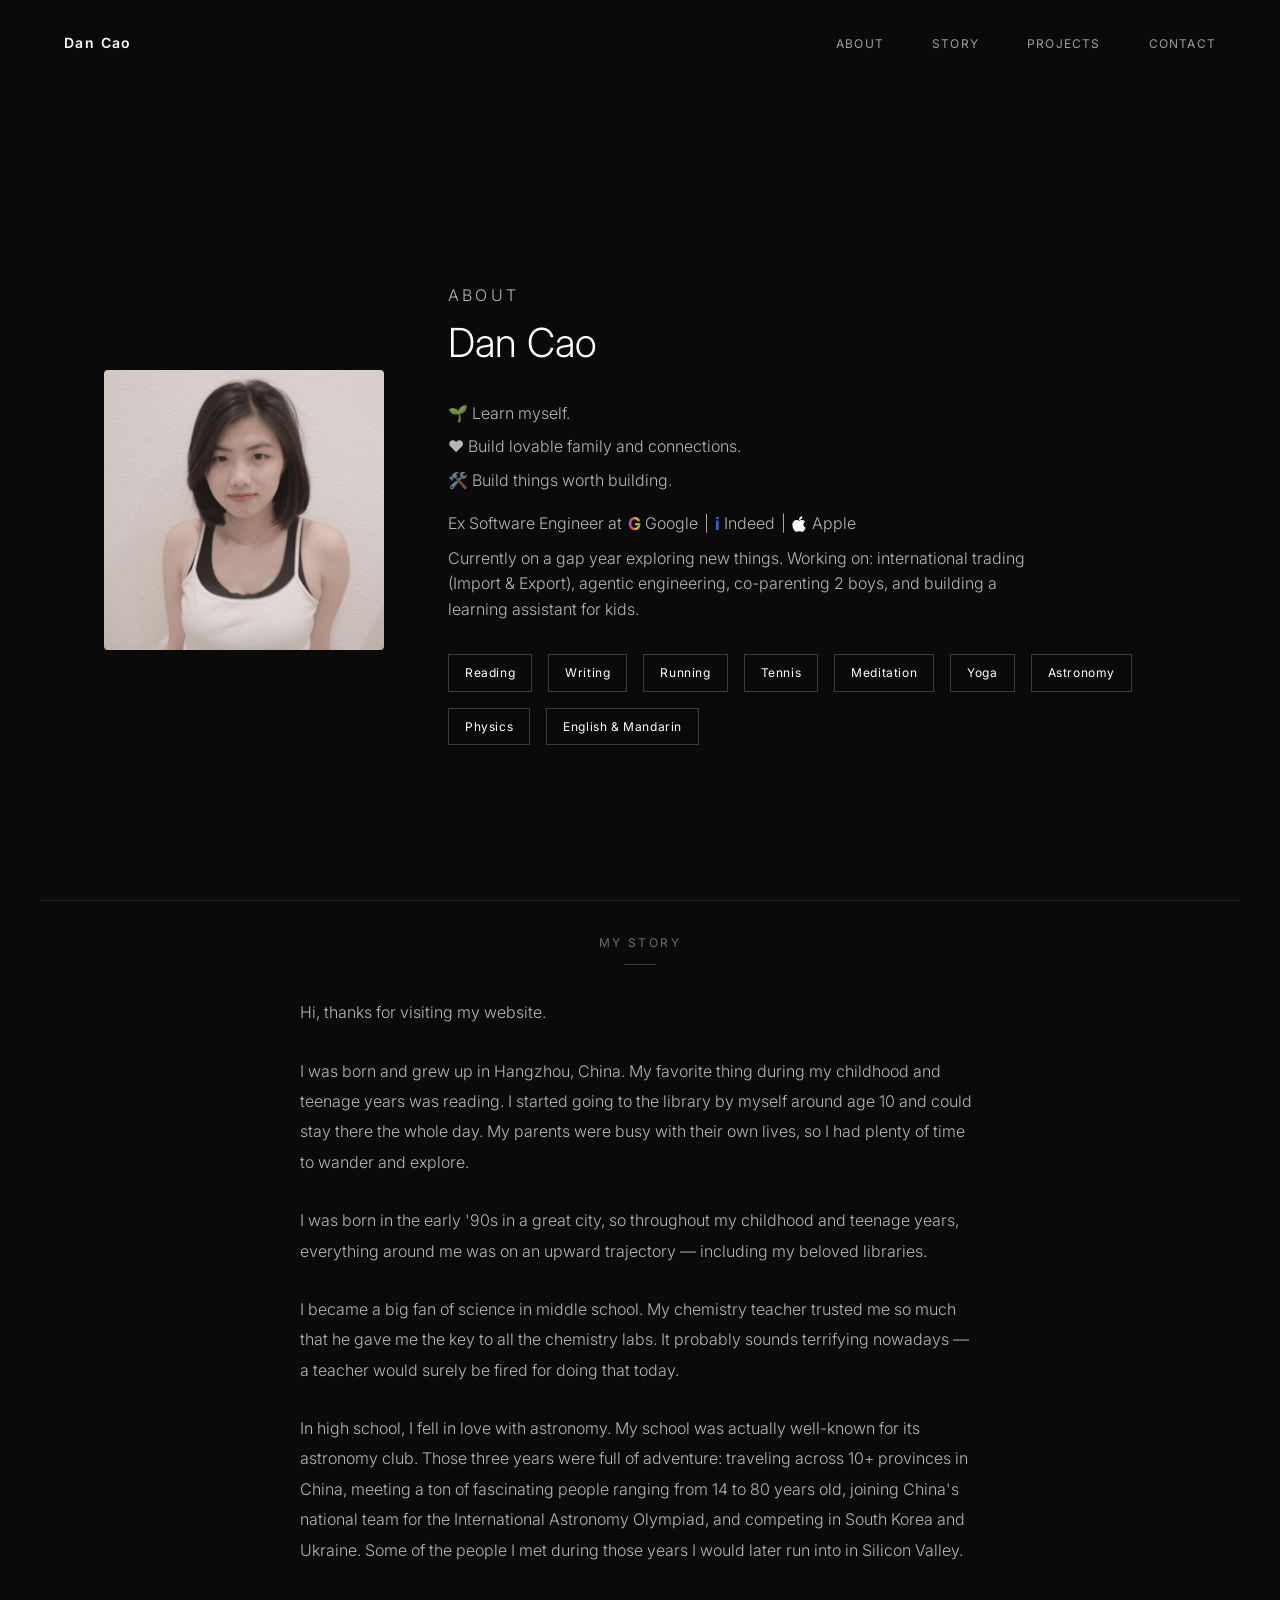
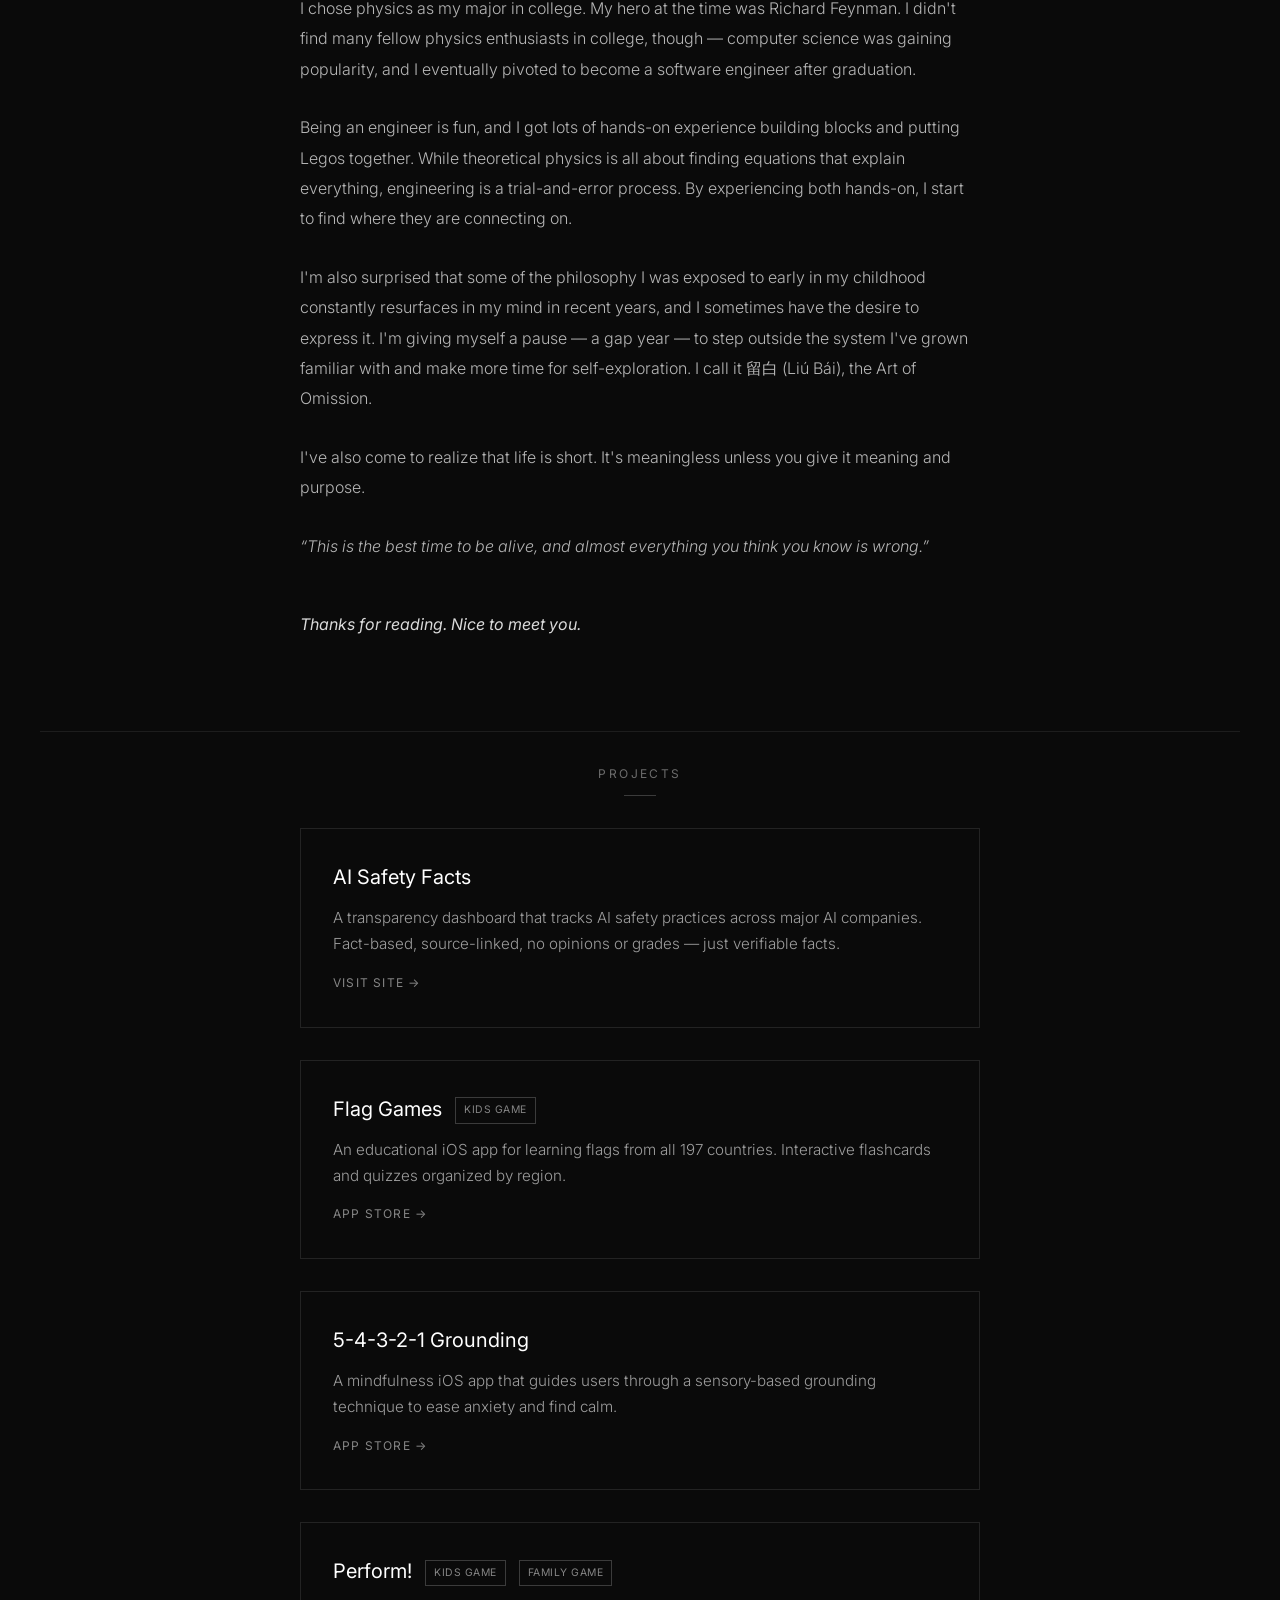
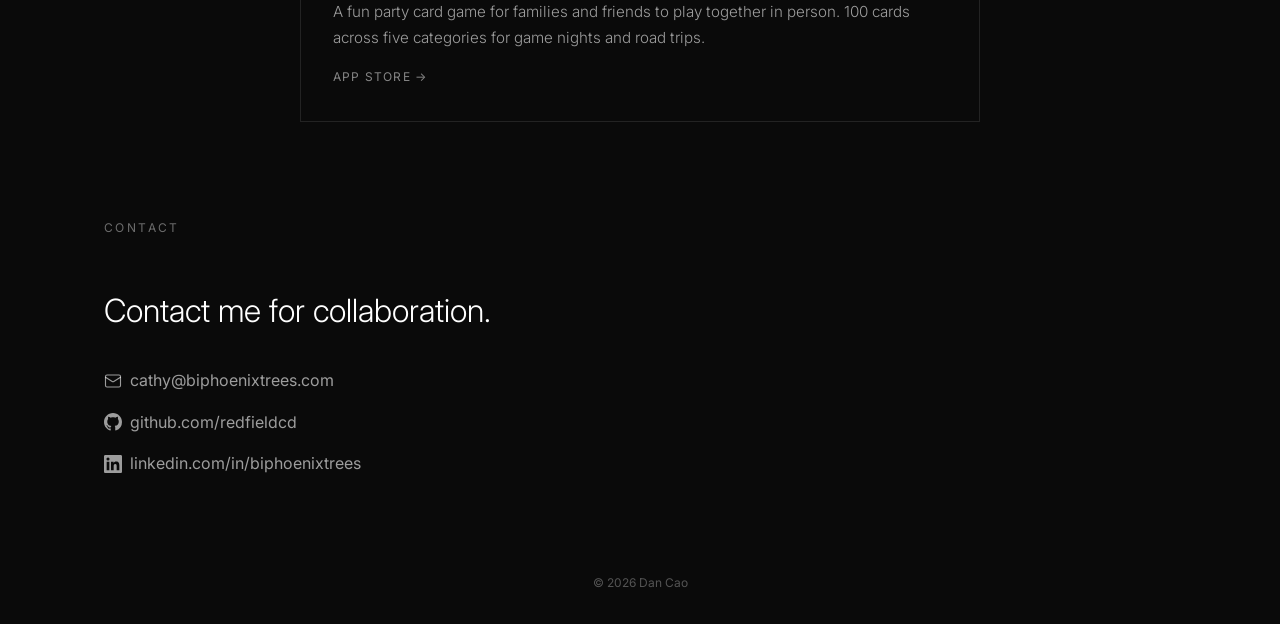
==== about.html @ a9b8a76d "Add Google Analytics tracking to all pages Co-Authored-By: Claude (claude-opus-4-6) <noreply@anthrop" ====
<!DOCTYPE html>
<html lang="en">
<head>
    <meta charset="UTF-8">
    <meta name="viewport" content="width=device-width, initial-scale=1.0">
    <!-- Google tag (gtag.js) -->
    <script async src="https://www.googletagmanager.com/gtag/js?id=G-W1GN56M5JP"></script>
    <script>
      window.dataLayer = window.dataLayer || [];
      function gtag(){dataLayer.push(arguments);}
      gtag('js', new Date());
      gtag('config', 'G-W1GN56M5JP');
    </script>
    <title>Dan Cao - About</title>
    <link href="https://fonts.googleapis.com/css2?family=Inter:wght@300;400;500;600&display=swap" rel="stylesheet">
    <style>
        * {
            margin: 0;
            padding: 0;
            box-sizing: border-box;
        }

        body {
            font-family: 'Inter', -apple-system, BlinkMacSystemFont, sans-serif;
            background: #0a0a0a;
            color: #ffffff;
            line-height: 1.6;
        }

        nav {
            position: fixed;
            top: 0;
            width: 100%;
            padding: 2rem 4rem;
            display: flex;
            justify-content: space-between;
            align-items: center;
            z-index: 100;
            background: rgba(10, 10, 10, 0.9);
            backdrop-filter: blur(10px);
        }

        .logo {
            font-size: 0.875rem;
            font-weight: 600;
            letter-spacing: 0.1em;
            color: #ffffff;
            text-decoration: none;
        }

        .nav-links {
            display: flex;
            gap: 3rem;
        }

        .nav-links a {
            color: rgba(255, 255, 255, 0.6);
            text-decoration: none;
            font-size: 0.75rem;
            letter-spacing: 0.1em;
            text-transform: uppercase;
            transition: color 0.3s ease;
        }

        .nav-links a:hover {
            color: #ffffff;
        }

        section {
            min-height: 100vh;
            padding: 8rem 4rem 4rem;
            max-width: 1200px;
            margin: 0 auto;
        }

        .section-title {
            font-size: 0.75rem;
            letter-spacing: 0.2em;
            text-transform: uppercase;
            color: rgba(255, 255, 255, 0.4);
            margin-bottom: 3rem;
        }

        /* About Section */
        #about {
            display: flex;
            align-items: center;
            padding-bottom: 0;
        }

        .about-wrapper {
            display: flex;
            align-items: center;
            gap: 4rem;
        }

        .profile-image {
            flex-shrink: 0;
        }

        .profile-image img {
            width: 280px;
            height: 280px;
            object-fit: cover;
            border-radius: 4px;
            filter: grayscale(20%);
        }

        .about-content h1 {
            font-size: 2.5rem;
            font-weight: 300;
            margin-bottom: 2rem;
            line-height: 1.3;
        }

        .about-content p {
            font-size: 1rem;
            color: rgba(255, 255, 255, 0.7);
            max-width: 600px;
            margin-bottom: 0.5rem;
            font-weight: 300;
        }

        .companies {
            display: flex;
            align-items: center;
            flex-wrap: wrap;
            gap: 6px;
            margin-top: 1rem;
        }

        .company {
            display: inline-flex;
            align-items: center;
            gap: 4px;
        }

        .logo-google {
            background: linear-gradient(to right, #4285f4, #ea4335, #fbbc05, #34a853);
            -webkit-background-clip: text;
            -webkit-text-fill-color: transparent;
            font-weight: 700;
            font-size: 1.1rem;
        }

        .logo-indeed {
            color: #2164f3;
            font-weight: 700;
            font-size: 1.1rem;
        }

        .logo-apple {
            vertical-align: middle;
            margin-right: 2px;
        }

        .skills {
            display: flex;
            gap: 1rem;
            flex-wrap: wrap;
            margin-top: 2rem;
        }

        .skill {
            font-size: 0.75rem;
            padding: 0.5rem 1rem;
            border: 1px solid rgba(255, 255, 255, 0.2);
            letter-spacing: 0.05em;
        }

        /* Story Section */
        #story {
            min-height: auto;
            display: block;
            padding-top: 2rem;
            border-top: 1px solid rgba(255, 255, 255, 0.08);
        }

        #story .section-title {
            text-align: center;
            margin-bottom: 2rem;
        }

        #story .section-title::after {
            content: '';
            display: block;
            width: 2rem;
            height: 1px;
            background: rgba(255, 255, 255, 0.2);
            margin: 0.75rem auto 0;
        }

        .story-content {
            max-width: 680px;
            margin: 0 auto;
        }

        .story-content p {
            font-size: 1rem;
            color: rgba(255, 255, 255, 0.7);
            font-weight: 300;
            margin-bottom: 1.75rem;
            line-height: 1.9;
        }

        .story-content .closing {
            margin-top: 3rem;
            color: rgba(255, 255, 255, 0.85);
            font-style: italic;
            font-weight: 400;
        }

        /* Projects Section */
        #projects {
            min-height: auto;
            display: block;
            padding-top: 2rem;
            border-top: 1px solid rgba(255, 255, 255, 0.08);
        }

        #projects .section-title {
            text-align: center;
            margin-bottom: 2rem;
        }

        #projects .section-title::after {
            content: '';
            display: block;
            width: 2rem;
            height: 1px;
            background: rgba(255, 255, 255, 0.2);
            margin: 0.75rem auto 0;
        }

        .projects-grid {
            max-width: 680px;
            margin: 0 auto;
            display: flex;
            flex-direction: column;
            gap: 2rem;
        }

        .project-card {
            border: 1px solid rgba(255, 255, 255, 0.1);
            padding: 2rem;
            transition: border-color 0.3s ease;
        }

        .project-card:hover {
            border-color: rgba(255, 255, 255, 0.3);
        }

        .project-card h3 {
            font-size: 1.25rem;
            font-weight: 400;
            margin-bottom: 0.75rem;
        }

        .project-card h3 a {
            color: #ffffff;
            text-decoration: none;
            transition: color 0.3s ease;
        }

        .project-card h3 a:hover {
            color: rgba(255, 255, 255, 0.7);
        }

        .project-card p {
            font-size: 0.95rem;
            color: rgba(255, 255, 255, 0.6);
            font-weight: 300;
            line-height: 1.7;
        }

        .project-card .project-link {
            display: inline-block;
            margin-top: 1rem;
            font-size: 0.75rem;
            letter-spacing: 0.1em;
            text-transform: uppercase;
            color: rgba(255, 255, 255, 0.5);
            text-decoration: none;
            transition: color 0.3s ease;
        }

        .project-card .project-link:hover {
            color: #ffffff;
        }

        .project-tag {
            display: inline-block;
            font-size: 0.65rem;
            letter-spacing: 0.05em;
            padding: 0.25rem 0.5rem;
            border: 1px solid rgba(255, 255, 255, 0.2);
            color: rgba(255, 255, 255, 0.5);
            margin-left: 0.5rem;
            vertical-align: middle;
            text-transform: uppercase;
        }

        /* Contact Section */
        #contact {
            display: flex;
            flex-direction: column;
            justify-content: center;
            min-height: auto;
            padding-top: 2rem;
        }

        .contact-content h2 {
            font-size: 2rem;
            font-weight: 300;
            margin-bottom: 2rem;
        }

        .contact-links {
            display: flex;
            flex-direction: column;
            gap: 1rem;
        }

        .contact-links a {
            color: rgba(255, 255, 255, 0.6);
            text-decoration: none;
            font-size: 1rem;
            transition: color 0.3s ease;
            display: flex;
            align-items: center;
            gap: 0.5rem;
        }

        .contact-links a svg {
            flex-shrink: 0;
        }

        .contact-links a:hover {
            color: #ffffff;
        }

        footer {
            text-align: center;
            padding: 2rem;
            color: rgba(255, 255, 255, 0.3);
            font-size: 0.75rem;
        }

        @media (max-width: 768px) {
            nav {
                padding: 1.5rem 2rem;
            }

            .nav-links {
                gap: 1.5rem;
            }

            section {
                padding: 6rem 2rem 2rem;
            }

            .about-content h1 {
                font-size: 1.75rem;
            }

            .about-wrapper {
                flex-direction: column;
                gap: 2rem;
            }

            .profile-image img {
                width: 200px;
                height: 200px;
            }
        }
    </style>
</head>
<body>
    <nav>
        <a href="index.html" class="logo">Dan Cao</a>
        <div class="nav-links">
            <a href="#about">About</a>
            <a href="#story">Story</a>
            <a href="#projects">Projects</a>
            <a href="#contact">Contact</a>
        </div>
    </nav>

    <section id="about">
        <div class="about-wrapper">
            <div class="profile-image">
                <img src="images/profile.jpg" alt="Dan Cao">
            </div>
            <div class="about-content">
                <p class="section-title">About</p>
                <h1>Dan Cao</h1>
                <p>🌱 Learn myself.</p>
                <p>❤️ Build lovable family and connections.</p>
                <p>🛠️ Build things worth building.</p>
                <p class="companies">
                    Ex Software Engineer at
                    <span class="company"><span class="logo-google">G</span> Google</span> |
                    <span class="company"><span class="logo-indeed">i</span> Indeed</span> |
                    <span class="company"><svg class="logo-apple" viewBox="0 0 384 512" fill="white" width="14" height="18"><path d="M318.7 268.7c-.2-36.7 16.4-64.4 50-84.8-18.8-26.9-47.2-41.7-84.7-44.6-35.5-2.8-74.3 20.7-88.5 20.7-15 0-49.4-19.7-76.4-19.7C63.3 141.2 4 184.8 4 273.5q0 39.3 14.4 81.2c12.8 36.7 59 126.7 107.2 125.2 25.2-.6 43-17.9 75.8-17.9 31.8 0 48.3 17.9 76.4 17.9 48.6-.7 90.4-82.5 102.6-119.3-65.2-30.7-61.7-90-61.7-91.9zm-56.6-164.2c27.3-32.4 24.8-61.9 24-72.5-24.1 1.4-52 16.4-67.9 34.9-17.5 19.8-27.8 44.3-25.6 71.9 26.1 2 49.9-11.4 69.5-34.3z"/></svg> Apple</span>
                </p>
                <p>Currently on a gap year exploring new things. Working on: international trading (Import &amp; Export), agentic engineering, co-parenting 2 boys, and building a learning assistant for kids.</p>
                <div class="skills">
                    <span class="skill">Reading</span>
                    <span class="skill">Writing</span>
                    <span class="skill">Running</span>
                    <span class="skill">Tennis</span>
                    <span class="skill">Meditation</span>
                    <span class="skill">Yoga</span>
                    <span class="skill">Astronomy</span>
                    <span class="skill">Physics</span>
                    <span class="skill">English & Mandarin</span>
                </div>
            </div>
        </div>
    </section>

    <section id="story">
        <p class="section-title">My Story</p>
        <div class="story-content">
            <p>Hi, thanks for visiting my website.</p>

            <p>I was born and grew up in Hangzhou, China. My favorite thing during my childhood and teenage years was reading. I started going to the library by myself around age 10 and could stay there the whole day. My parents were busy with their own lives, so I had plenty of time to wander and explore.</p>

            <p>I was born in the early '90s in a great city, so throughout my childhood and teenage years, everything around me was on an upward trajectory &mdash; including my beloved libraries.</p>

            <p>I became a big fan of science in middle school. My chemistry teacher trusted me so much that he gave me the key to all the chemistry labs. It probably sounds terrifying nowadays &mdash; a teacher would surely be fired for doing that today.</p>

            <p>In high school, I fell in love with astronomy. My school was actually well-known for its astronomy club. Those three years were full of adventure: traveling across 10+ provinces in China, meeting a ton of fascinating people ranging from 14 to 80 years old, joining China's national team for the International Astronomy Olympiad, and competing in South Korea and Ukraine. Some of the people I met during those years I would later run into in Silicon Valley.</p>

            <p>I chose physics as my major in college. My hero at the time was Richard Feynman. I didn't find many fellow physics enthusiasts in college, though &mdash; computer science was gaining popularity, and I eventually pivoted to become a software engineer after graduation.</p>

            <p>Being an engineer is fun, and I got lots of hands-on experience building blocks and putting Legos together. While theoretical physics is all about finding equations that explain everything, engineering is a trial-and-error process. By experiencing both hands-on, I start to find where they are connecting on.</p>

            <p>I'm also surprised that some of the philosophy I was exposed to early in my childhood constantly resurfaces in my mind in recent years, and I sometimes have the desire to express it. I'm giving myself a pause &mdash; a gap year &mdash; to step outside the system I've grown familiar with and make more time for self-exploration. I call it &#30041;&#30333; (Li&uacute; B&aacute;i), the Art of Omission.</p>

            <p>I've also come to realize that life is short. It's meaningless unless you give it meaning and purpose.</p>
            <p><em>&ldquo;This is the best time to be alive, and almost everything you think you know is wrong.&rdquo;</em></p>

            <p class="closing">Thanks for reading. Nice to meet you.</p>
        </div>
    </section>

    <section id="projects">
        <p class="section-title">Projects</p>
        <div class="projects-grid">
            <div class="project-card">
                <h3><a href="https://www.aisafetyfacts.org/" target="_blank">AI Safety Facts</a></h3>
                <p>A transparency dashboard that tracks AI safety practices across major AI companies. Fact-based, source-linked, no opinions or grades &mdash; just verifiable facts.</p>
                <a href="https://www.aisafetyfacts.org/" target="_blank" class="project-link">Visit site &rarr;</a>
            </div>
            <div class="project-card">
                <h3><a href="https://apps.apple.com/app/id6760044342" target="_blank">Flag Games</a> <span class="project-tag">Kids Game</span></h3>
                <p>An educational iOS app for learning flags from all 197 countries. Interactive flashcards and quizzes organized by region.</p>
                <a href="https://apps.apple.com/app/id6760044342" target="_blank" class="project-link">App Store &rarr;</a>
            </div>
            <div class="project-card">
                <h3><a href="https://apps.apple.com/app/id6759810746" target="_blank">5-4-3-2-1 Grounding</a></h3>
                <p>A mindfulness iOS app that guides users through a sensory-based grounding technique to ease anxiety and find calm.</p>
                <a href="https://apps.apple.com/app/id6759810746" target="_blank" class="project-link">App Store &rarr;</a>
            </div>
            <div class="project-card">
                <h3><a href="https://apps.apple.com/app/id6759990770" target="_blank">Perform!</a> <span class="project-tag">Kids Game</span> <span class="project-tag">Family Game</span></h3>
                <p>A fun party card game for families and friends to play together in person. 100 cards across five categories for game nights and road trips.</p>
                <a href="https://apps.apple.com/app/id6759990770" target="_blank" class="project-link">App Store &rarr;</a>
            </div>
        </div>
    </section>

    <section id="contact">
        <div class="contact-content">
            <p class="section-title">Contact</p>
            <h2>Contact me for collaboration.</h2>
            <div class="contact-links">
                <a href="mailto:cathy@biphoenixtrees.com"><svg width="18" height="18" viewBox="0 0 24 24" fill="none" stroke="currentColor" stroke-width="1.5" stroke-linecap="round" stroke-linejoin="round"><rect x="2" y="4" width="20" height="16" rx="2"/><path d="m22 7-8.97 5.7a1.94 1.94 0 0 1-2.06 0L2 7"/></svg> cathy@biphoenixtrees.com</a>
                <a href="https://github.com/redfieldcd"><svg width="18" height="18" viewBox="0 0 24 24" fill="currentColor"><path d="M12 0C5.37 0 0 5.37 0 12c0 5.31 3.435 9.795 8.205 11.385.6.105.825-.255.825-.57 0-.285-.015-1.23-.015-2.235-3.015.555-3.795-.735-4.035-1.41-.135-.345-.72-1.41-1.23-1.695-.42-.225-1.02-.78-.015-.795.945-.015 1.62.87 1.845 1.23 1.08 1.815 2.805 1.305 3.495.99.105-.78.42-1.305.765-1.605-2.67-.3-5.46-1.335-5.46-5.925 0-1.305.465-2.385 1.23-3.225-.12-.3-.54-1.53.12-3.18 0 0 1.005-.315 3.3 1.23.96-.27 1.98-.405 3-.405s2.04.135 3 .405c2.295-1.56 3.3-1.23 3.3-1.23.66 1.65.24 2.88.12 3.18.765.84 1.23 1.905 1.23 3.225 0 4.605-2.805 5.625-5.475 5.925.435.375.81 1.095.81 2.22 0 1.605-.015 2.895-.015 3.3 0 .315.225.69.825.57A12.02 12.02 0 0 0 24 12c0-6.63-5.37-12-12-12z"/></svg> github.com/redfieldcd</a>
                <a href="https://www.linkedin.com/in/biphoenixtrees"><svg width="18" height="18" viewBox="0 0 24 24" fill="currentColor"><path d="M20.447 20.452h-3.554v-5.569c0-1.328-.027-3.037-1.852-3.037-1.853 0-2.136 1.445-2.136 2.939v5.667H9.351V9h3.414v1.561h.046c.477-.9 1.637-1.85 3.37-1.85 3.601 0 4.267 2.37 4.267 5.455v6.286zM5.337 7.433a2.062 2.062 0 0 1-2.063-2.065 2.064 2.064 0 1 1 2.063 2.065zm1.782 13.019H3.555V9h3.564v11.452zM22.225 0H1.771C.792 0 0 .774 0 1.729v20.542C0 23.227.792 24 1.771 24h20.451C23.2 24 24 23.227 24 22.271V1.729C24 .774 23.2 0 22.222 0h.003z"/></svg> linkedin.com/in/biphoenixtrees</a>
            </div>
        </div>
    </section>

    <footer>
        &copy; 2026 Dan Cao
    </footer>

    <script>
        // Smooth scroll
        document.querySelectorAll('a[href^="#"]').forEach(anchor => {
            anchor.addEventListener('click', function (e) {
                e.preventDefault();
                document.querySelector(this.getAttribute('href')).scrollIntoView({
                    behavior: 'smooth'
                });
            });
        });
    </script>
</body>
</html>
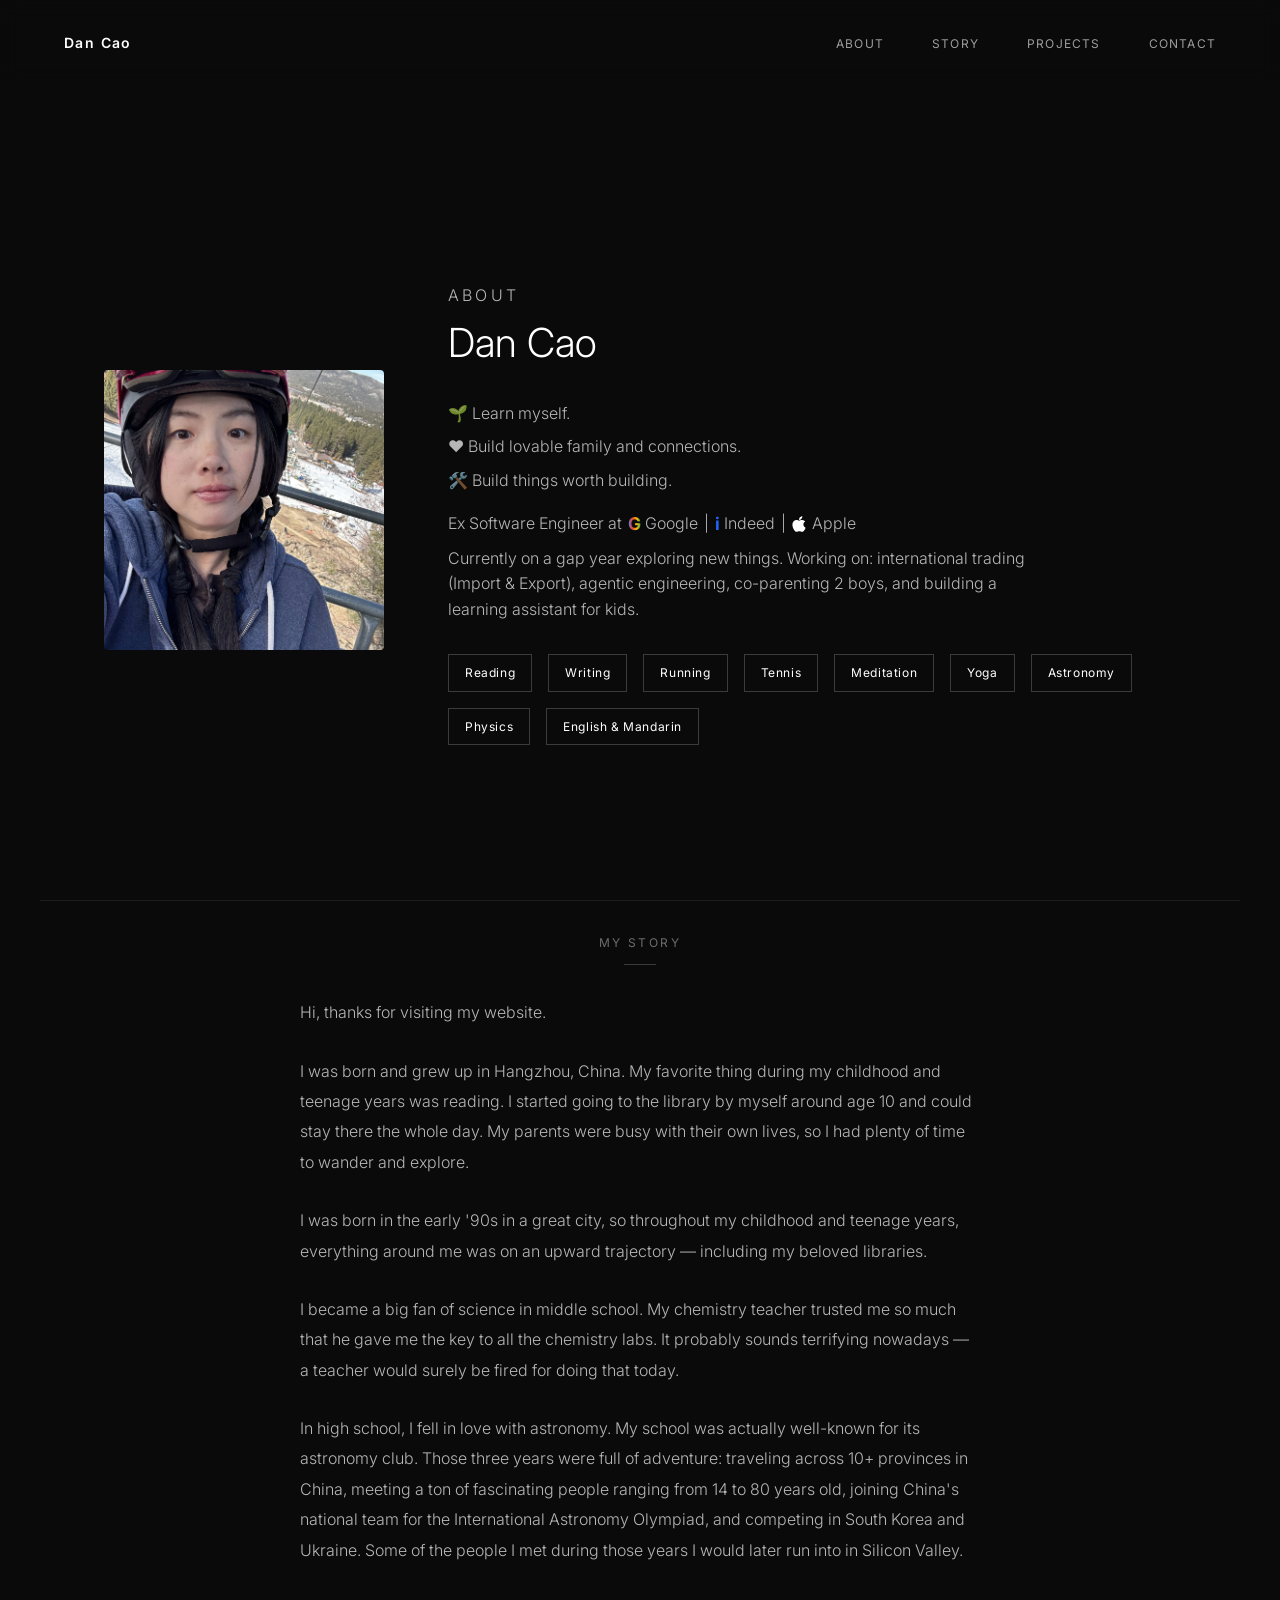
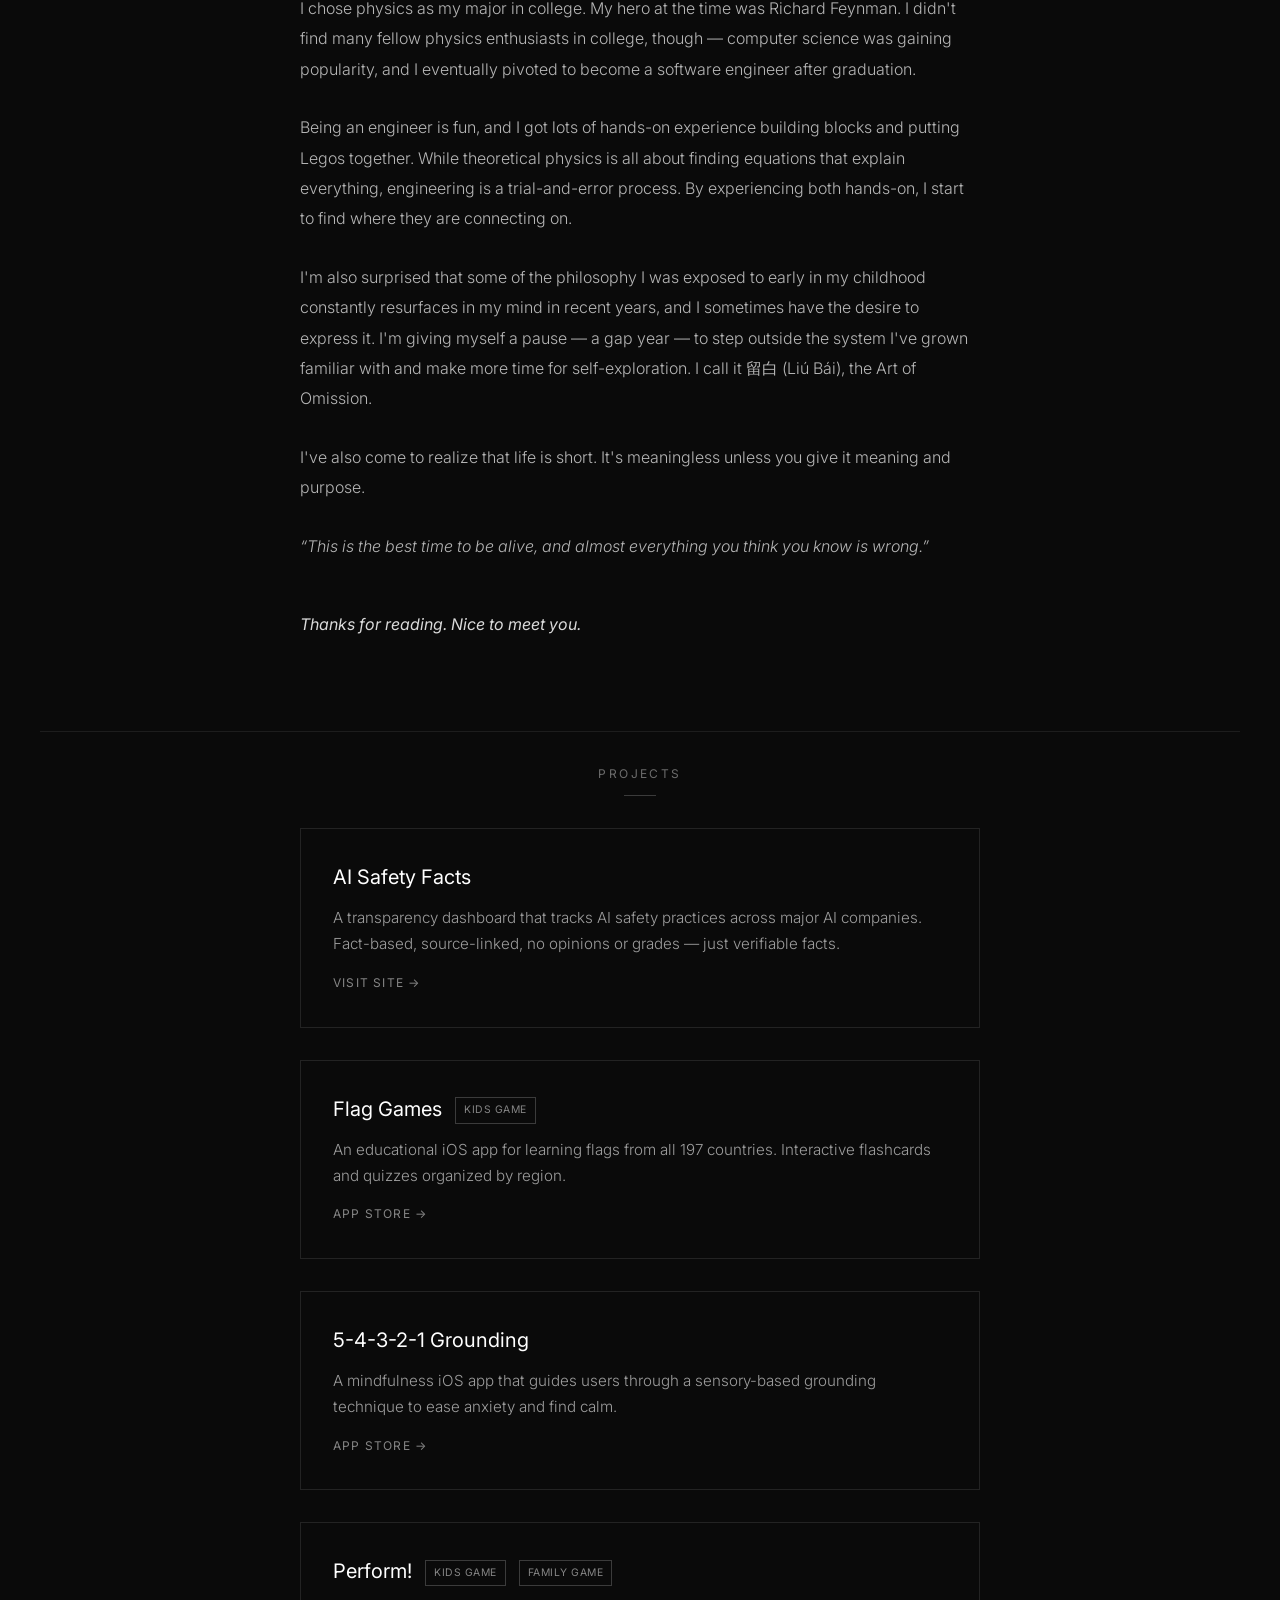
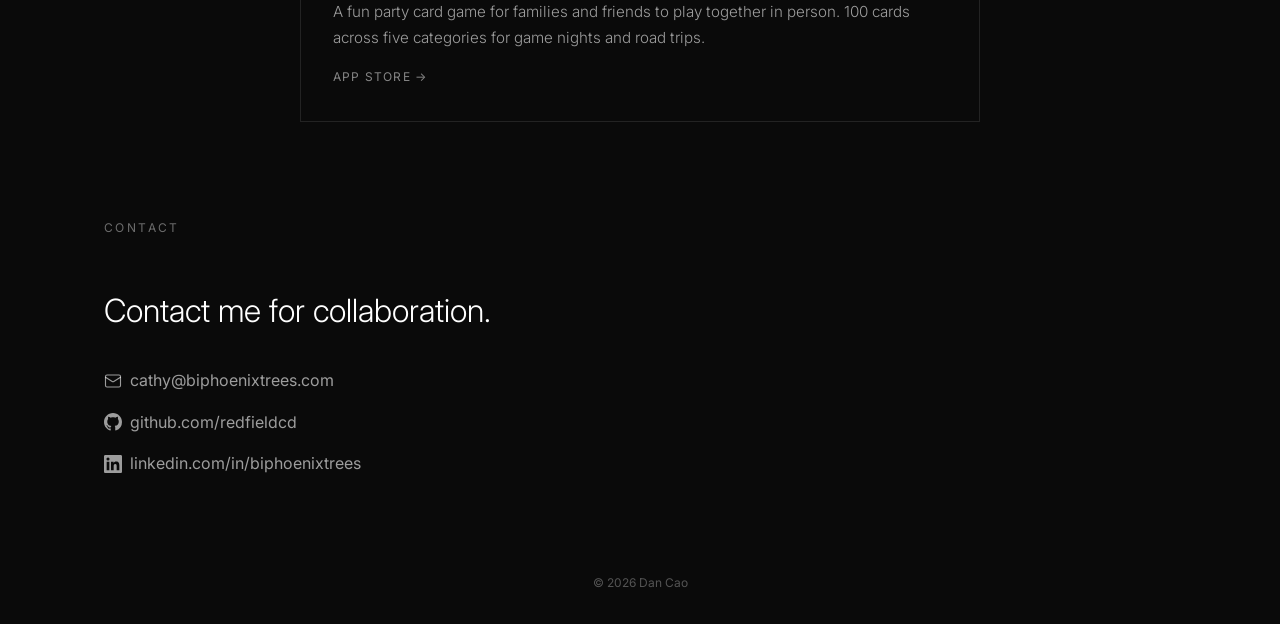
==== commit e8a419aa: "Fix Google Analytics measurement ID The measurement ID was incorrect (G-W1GN56M5JP instead of G-W16N" ====
--- a/about.html
+++ b/about.html
@@ -4,12 +4,12 @@
     <meta charset="UTF-8">
     <meta name="viewport" content="width=device-width, initial-scale=1.0">
     <!-- Google tag (gtag.js) -->
-    <script async src="https://www.googletagmanager.com/gtag/js?id=G-W1GN56M5JP"></script>
+    <script async src="https://www.googletagmanager.com/gtag/js?id=G-W16N56MSJP"></script>
     <script>
       window.dataLayer = window.dataLayer || [];
       function gtag(){dataLayer.push(arguments);}
       gtag('js', new Date());
-      gtag('config', 'G-W1GN56M5JP');
+      gtag('config', 'G-W16N56MSJP');
     </script>
     <title>Dan Cao - About</title>
     <link href="https://fonts.googleapis.com/css2?family=Inter:wght@300;400;500;600&display=swap" rel="stylesheet">
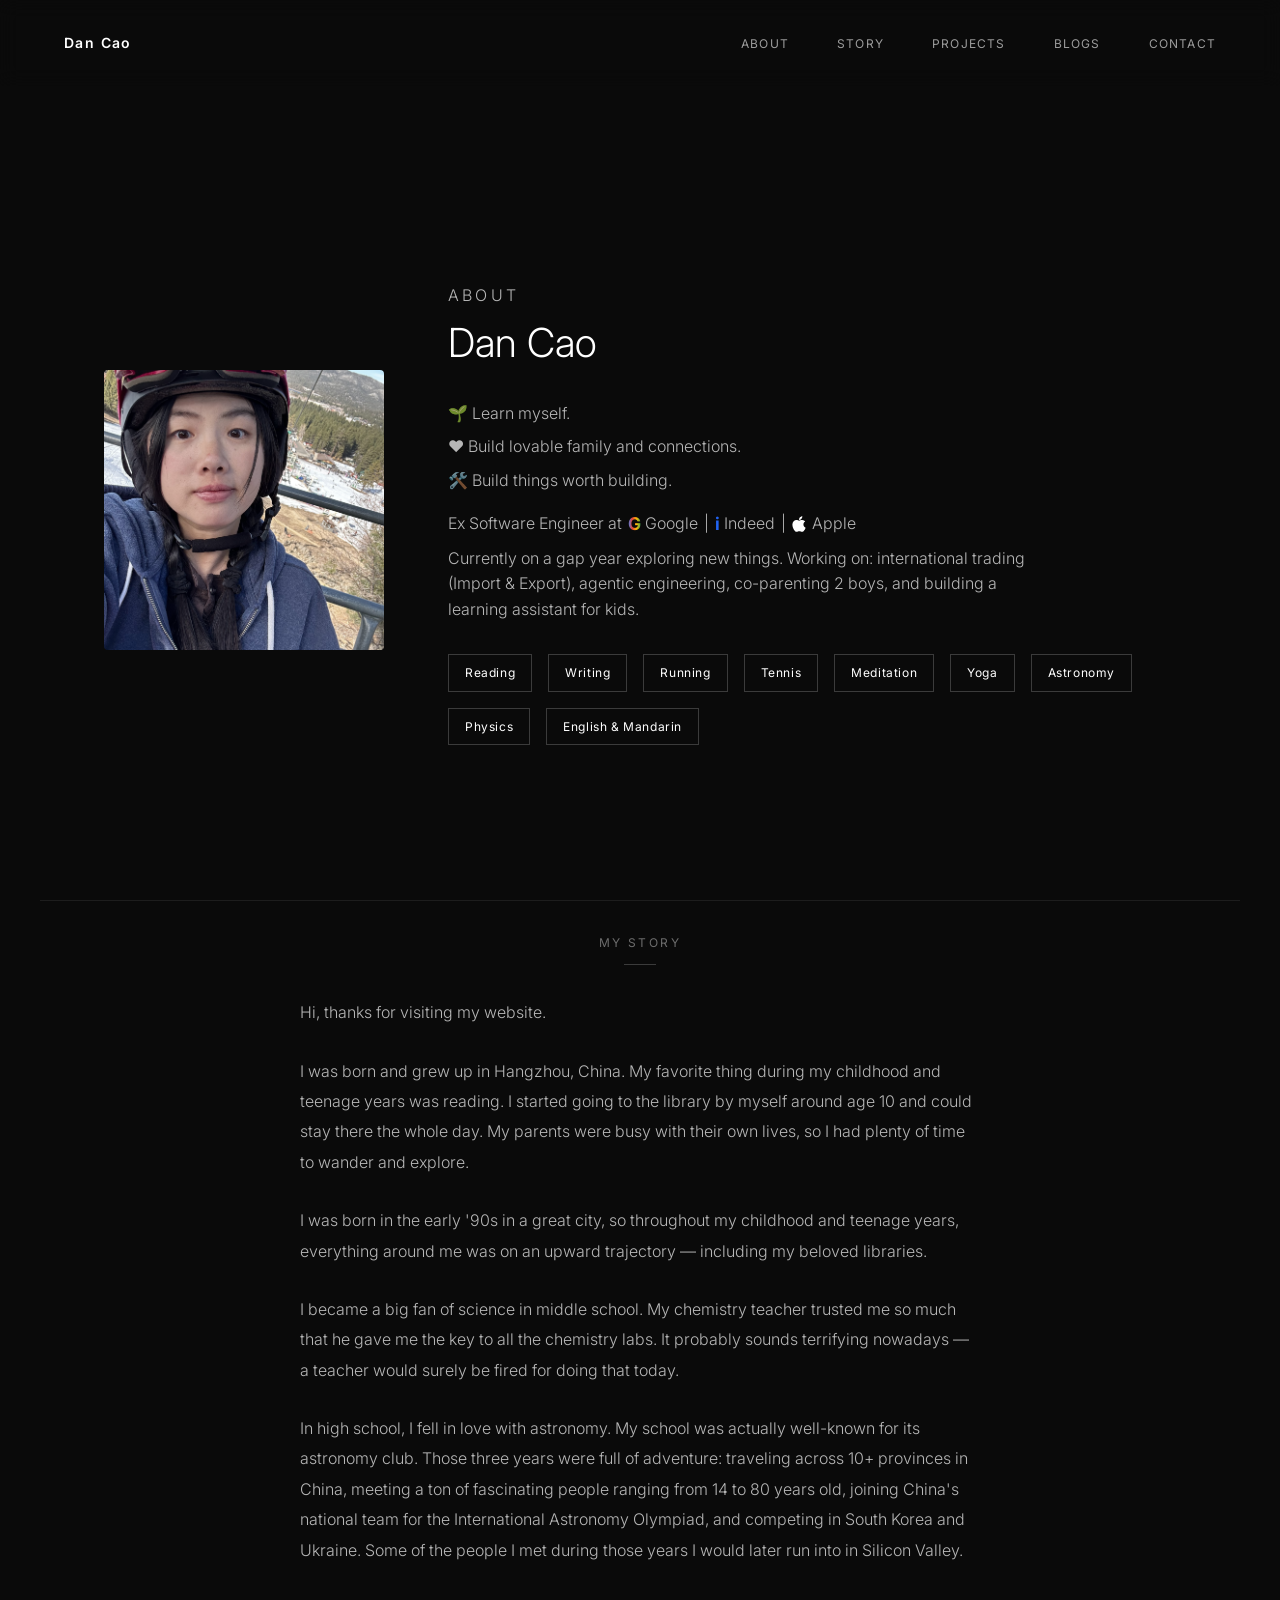
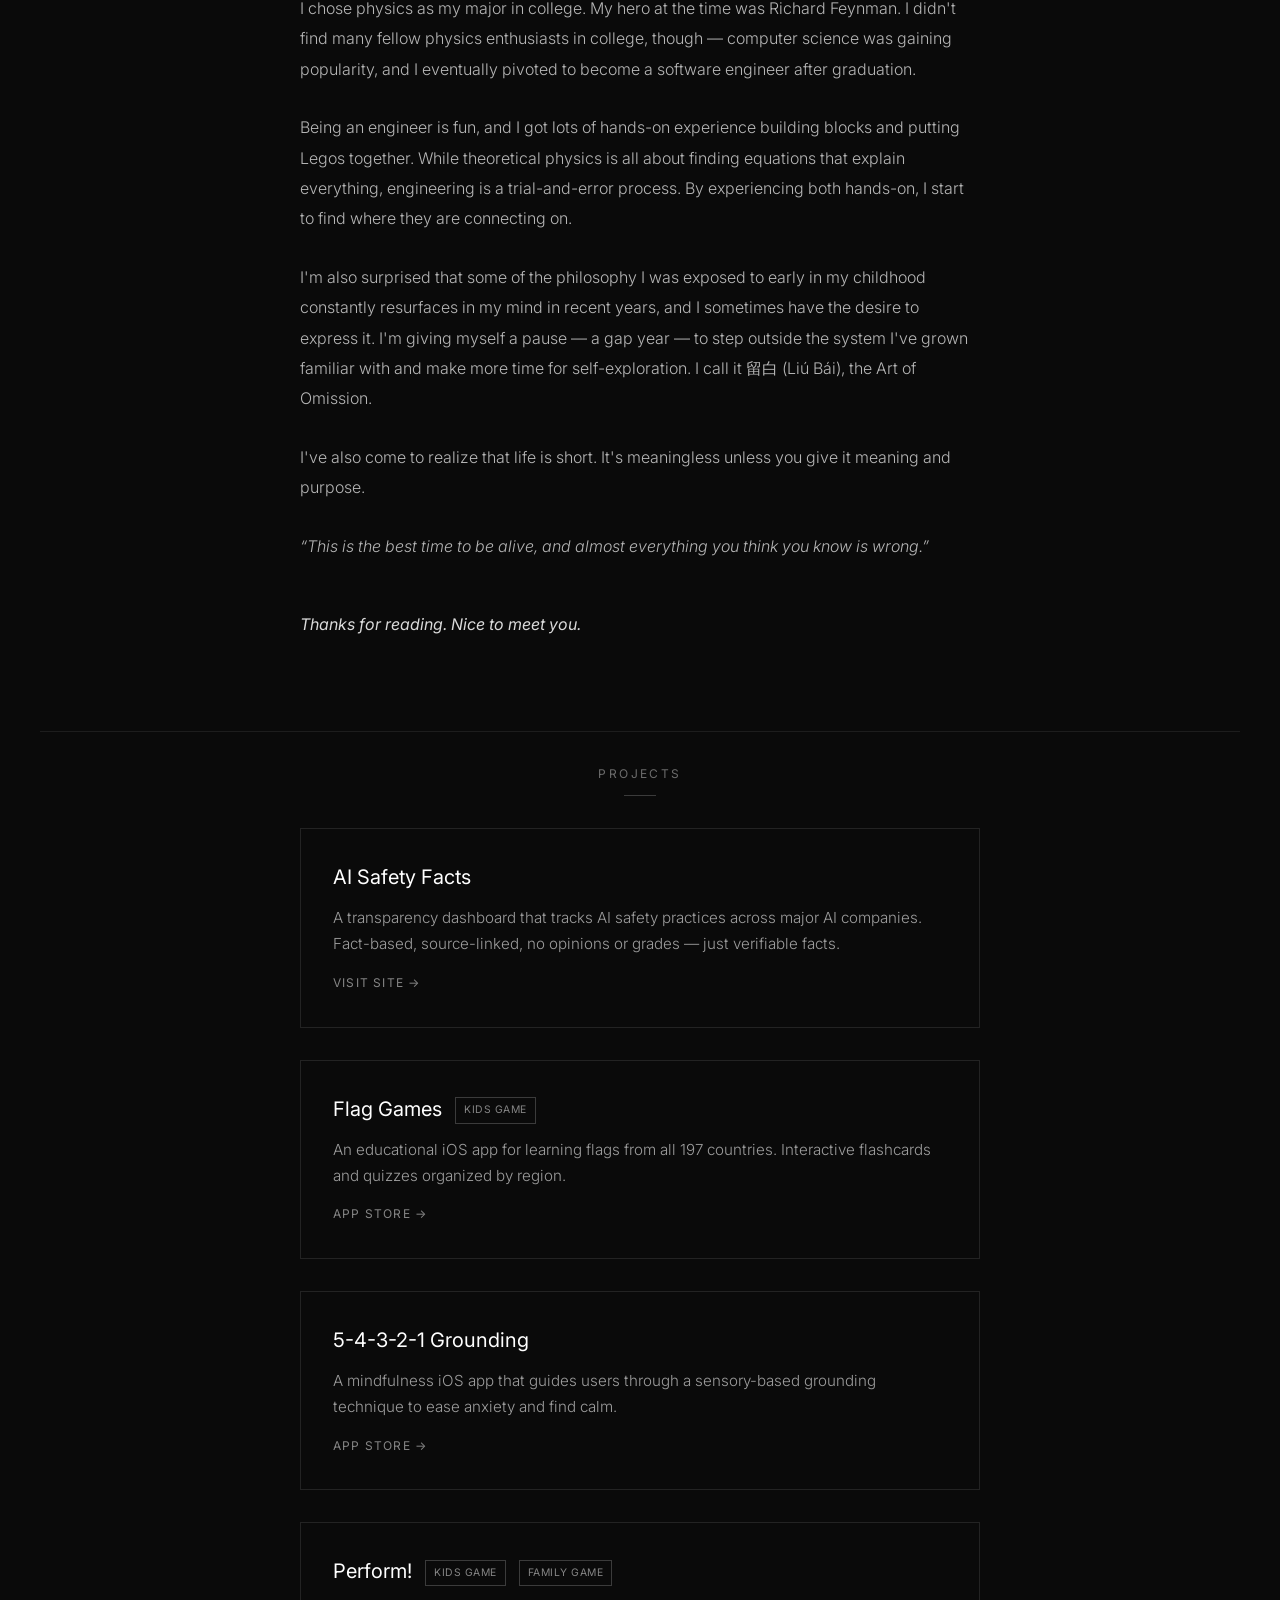
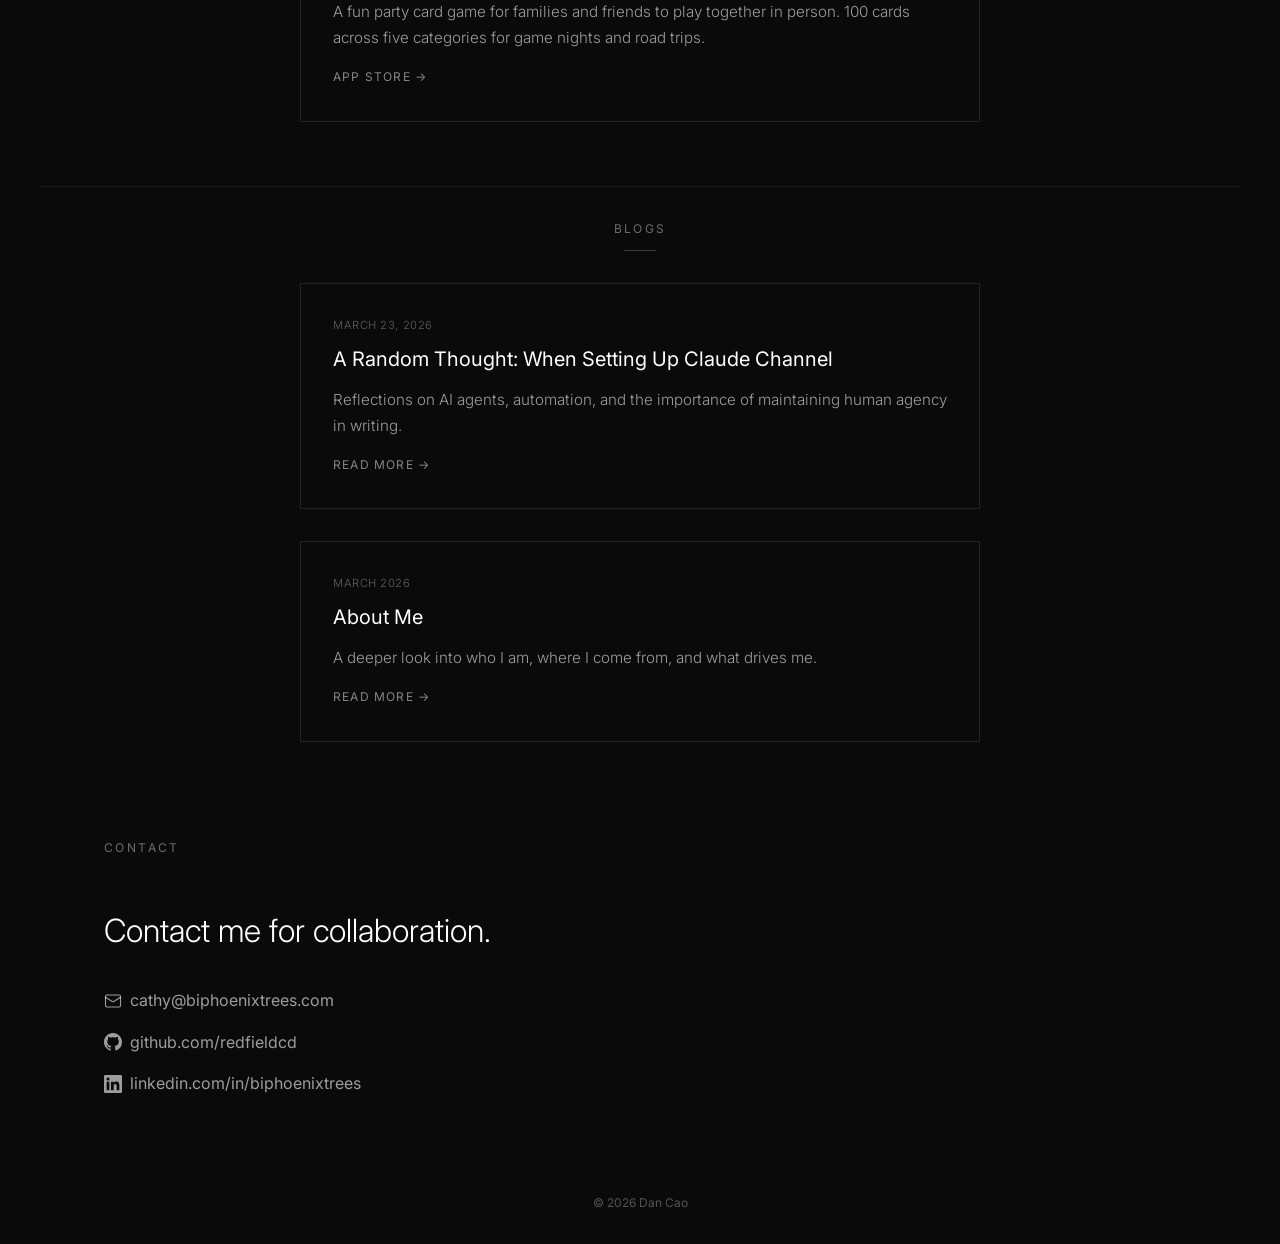
==== commit 918b1645: "Add Blogs section with Substack article link Co-Authored-By: Claude (claude-opus-4-6) <noreply@anthr" ====
--- a/about.html
+++ b/about.html
@@ -300,6 +300,92 @@
             text-transform: uppercase;
         }
 
+        /* Blogs Section */
+        #blogs {
+            min-height: auto;
+            display: block;
+            padding-top: 2rem;
+            border-top: 1px solid rgba(255, 255, 255, 0.08);
+        }
+
+        #blogs .section-title {
+            text-align: center;
+            margin-bottom: 2rem;
+        }
+
+        #blogs .section-title::after {
+            content: '';
+            display: block;
+            width: 2rem;
+            height: 1px;
+            background: rgba(255, 255, 255, 0.2);
+            margin: 0.75rem auto 0;
+        }
+
+        .blogs-grid {
+            max-width: 680px;
+            margin: 0 auto;
+            display: flex;
+            flex-direction: column;
+            gap: 2rem;
+        }
+
+        .blog-card {
+            border: 1px solid rgba(255, 255, 255, 0.1);
+            padding: 2rem;
+            transition: border-color 0.3s ease;
+        }
+
+        .blog-card:hover {
+            border-color: rgba(255, 255, 255, 0.3);
+        }
+
+        .blog-card h3 {
+            font-size: 1.25rem;
+            font-weight: 400;
+            margin-bottom: 0.75rem;
+        }
+
+        .blog-card h3 a {
+            color: #ffffff;
+            text-decoration: none;
+            transition: color 0.3s ease;
+        }
+
+        .blog-card h3 a:hover {
+            color: rgba(255, 255, 255, 0.7);
+        }
+
+        .blog-card p {
+            font-size: 0.95rem;
+            color: rgba(255, 255, 255, 0.6);
+            font-weight: 300;
+            line-height: 1.7;
+        }
+
+        .blog-card .blog-date {
+            font-size: 0.7rem;
+            color: rgba(255, 255, 255, 0.35);
+            letter-spacing: 0.05em;
+            text-transform: uppercase;
+            margin-bottom: 0.5rem;
+        }
+
+        .blog-card .blog-link {
+            display: inline-block;
+            margin-top: 1rem;
+            font-size: 0.75rem;
+            letter-spacing: 0.1em;
+            text-transform: uppercase;
+            color: rgba(255, 255, 255, 0.5);
+            text-decoration: none;
+            transition: color 0.3s ease;
+        }
+
+        .blog-card .blog-link:hover {
+            color: #ffffff;
+        }
+
         /* Contact Section */
         #contact {
             display: flex;
@@ -382,6 +468,7 @@
             <a href="#about">About</a>
             <a href="#story">Story</a>
             <a href="#projects">Projects</a>
+            <a href="#blogs">Blogs</a>
             <a href="#contact">Contact</a>
         </div>
     </nav>
@@ -471,6 +558,24 @@
         </div>
     </section>
 
+    <section id="blogs">
+        <p class="section-title">Blogs</p>
+        <div class="blogs-grid">
+            <div class="blog-card">
+                <p class="blog-date">March 23, 2026</p>
+                <h3><a href="https://substack.com/@dcao00/note/p-191896287" target="_blank">A Random Thought: When Setting Up Claude Channel</a></h3>
+                <p>Reflections on AI agents, automation, and the importance of maintaining human agency in writing.</p>
+                <a href="https://substack.com/@dcao00/note/p-191896287" target="_blank" class="blog-link">Read more &rarr;</a>
+            </div>
+            <div class="blog-card">
+                <p class="blog-date">March 2026</p>
+                <h3><a href="blog/about-me.html">About Me</a></h3>
+                <p>A deeper look into who I am, where I come from, and what drives me.</p>
+                <a href="blog/about-me.html" class="blog-link">Read more &rarr;</a>
+            </div>
+        </div>
+    </section>
+
     <section id="contact">
         <div class="contact-content">
             <p class="section-title">Contact</p>
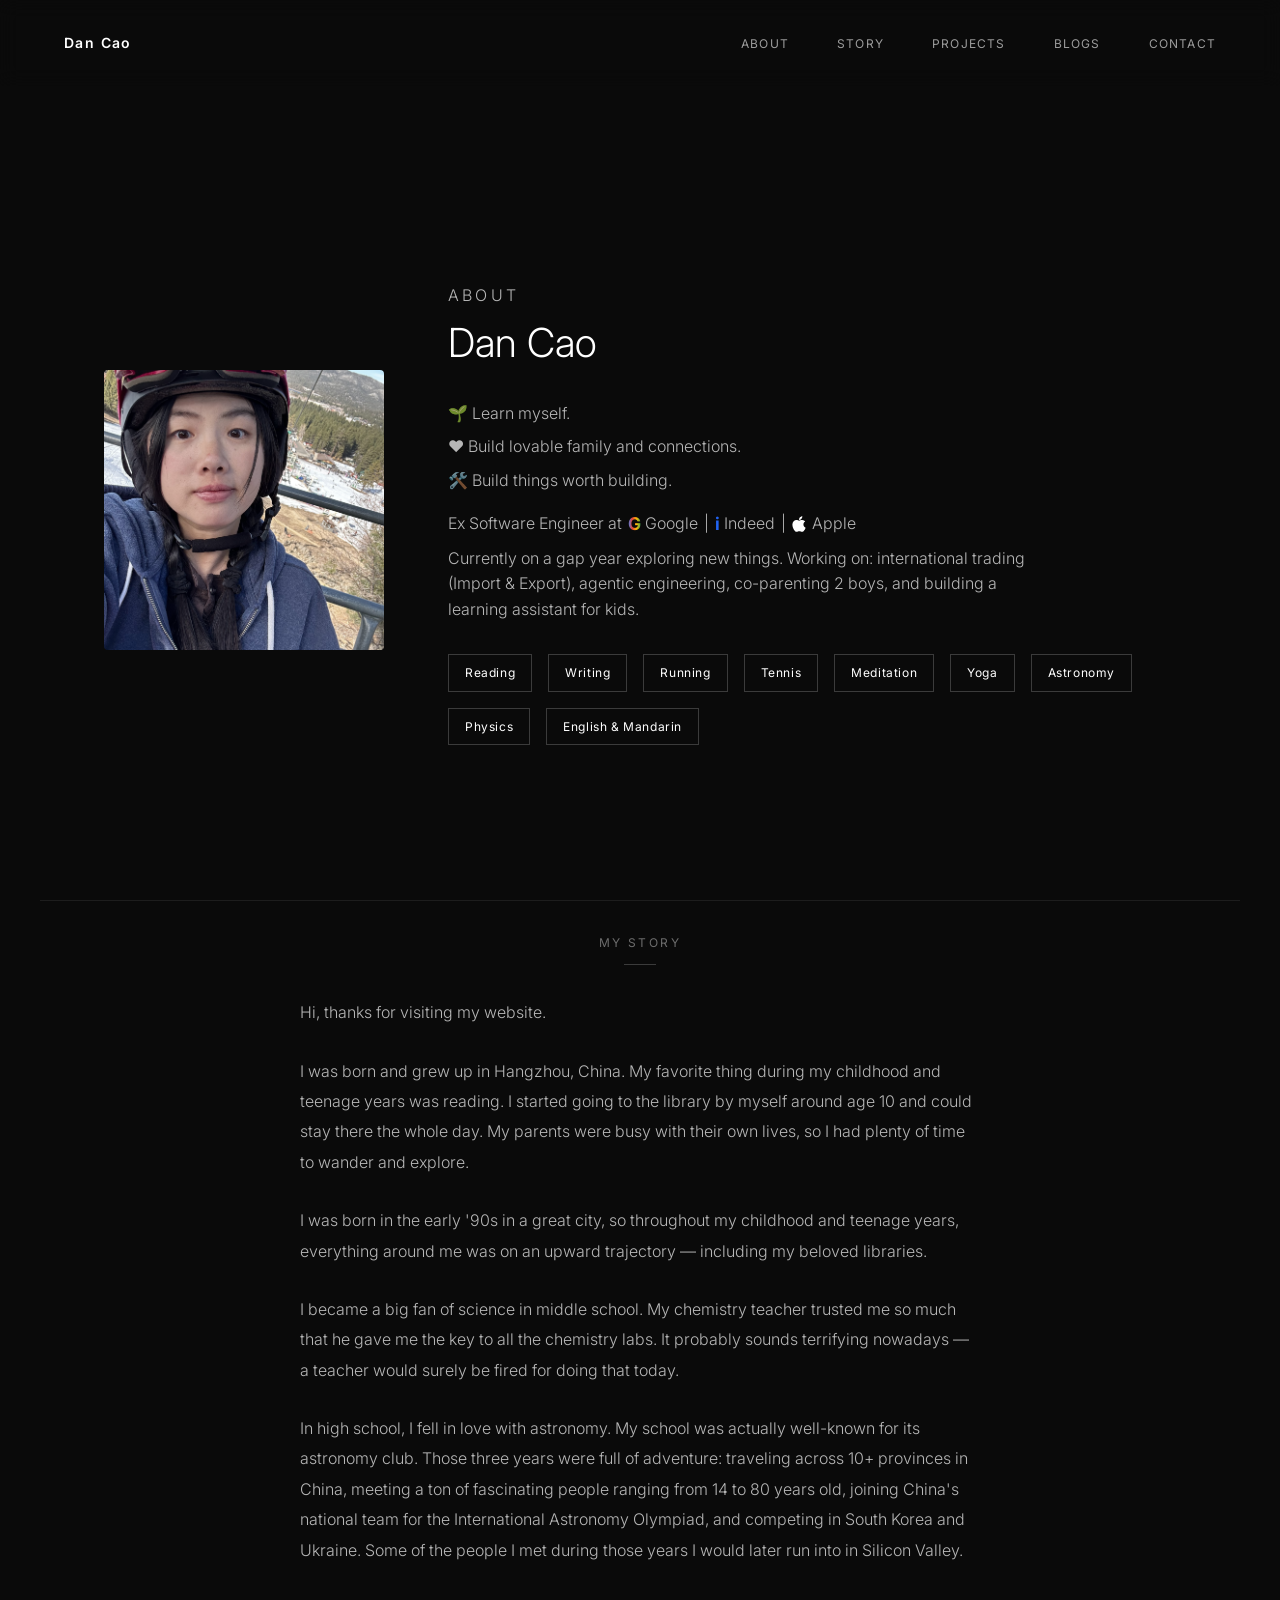
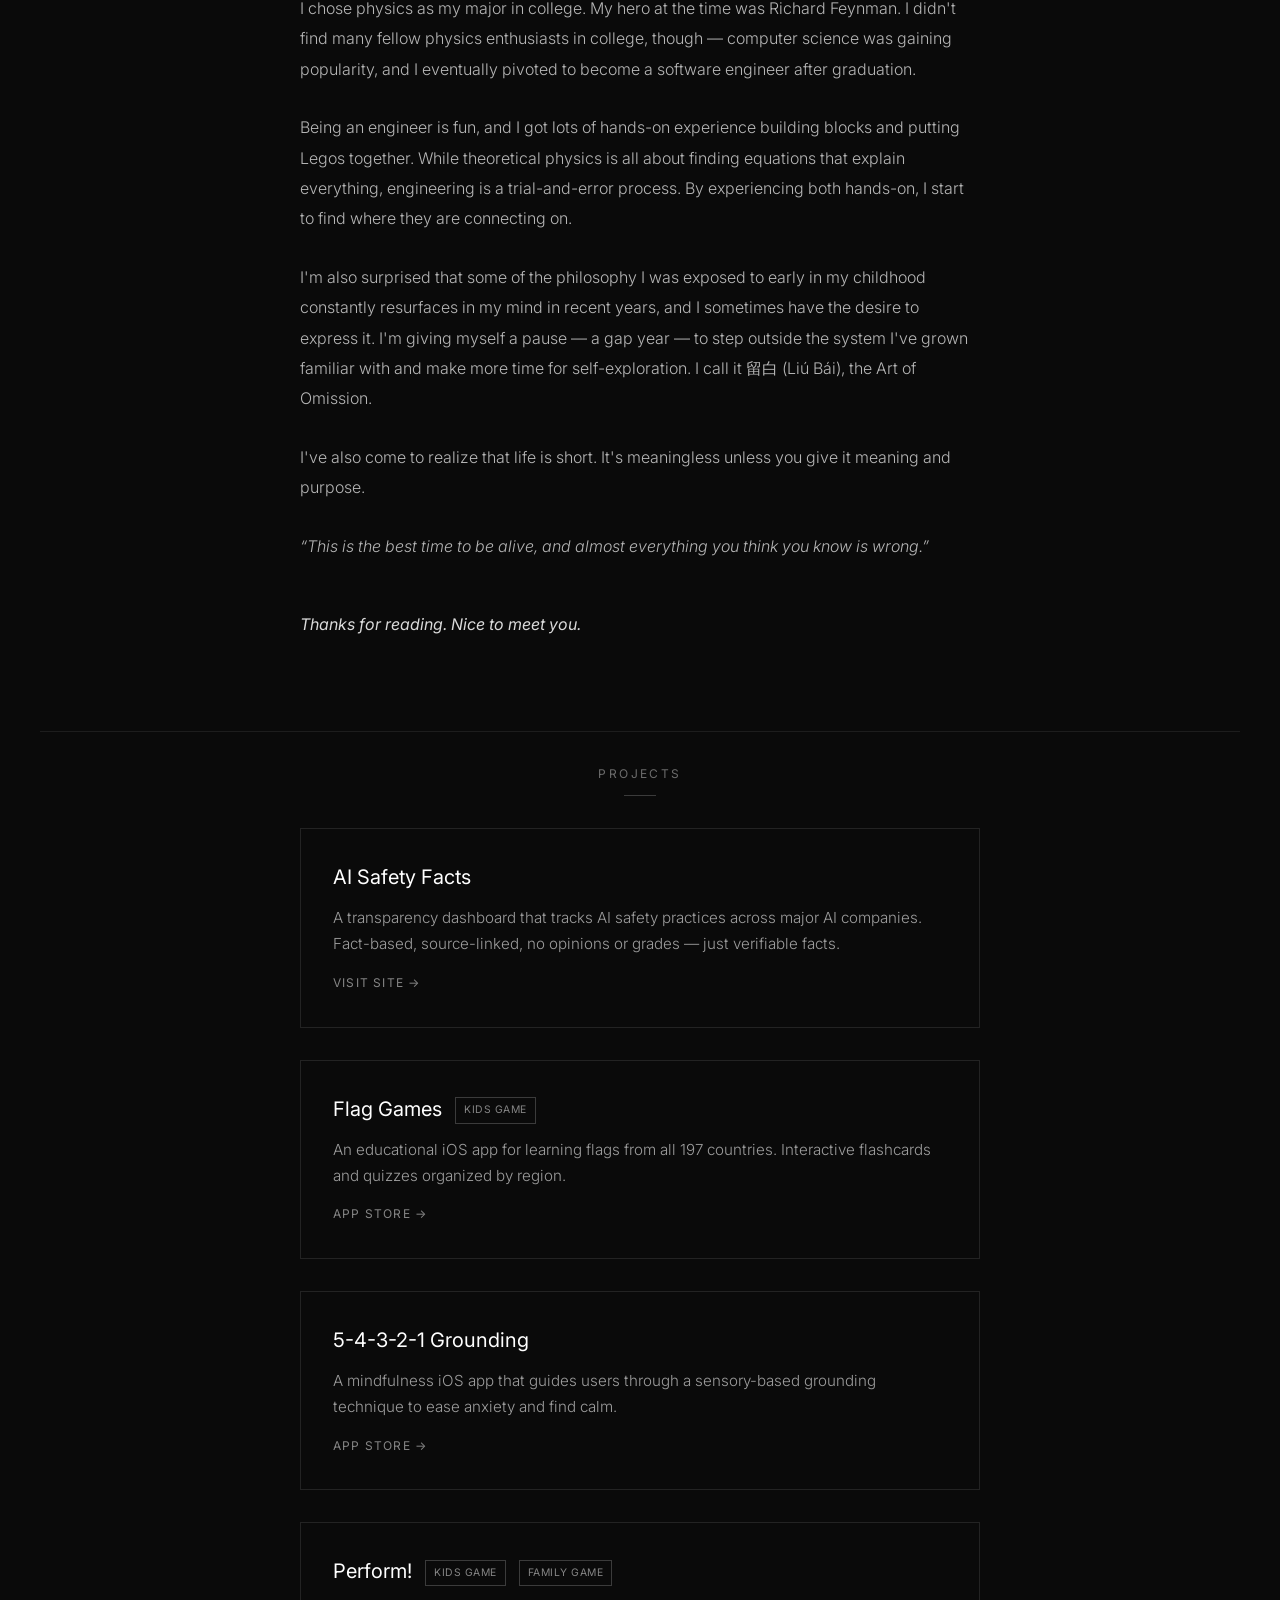
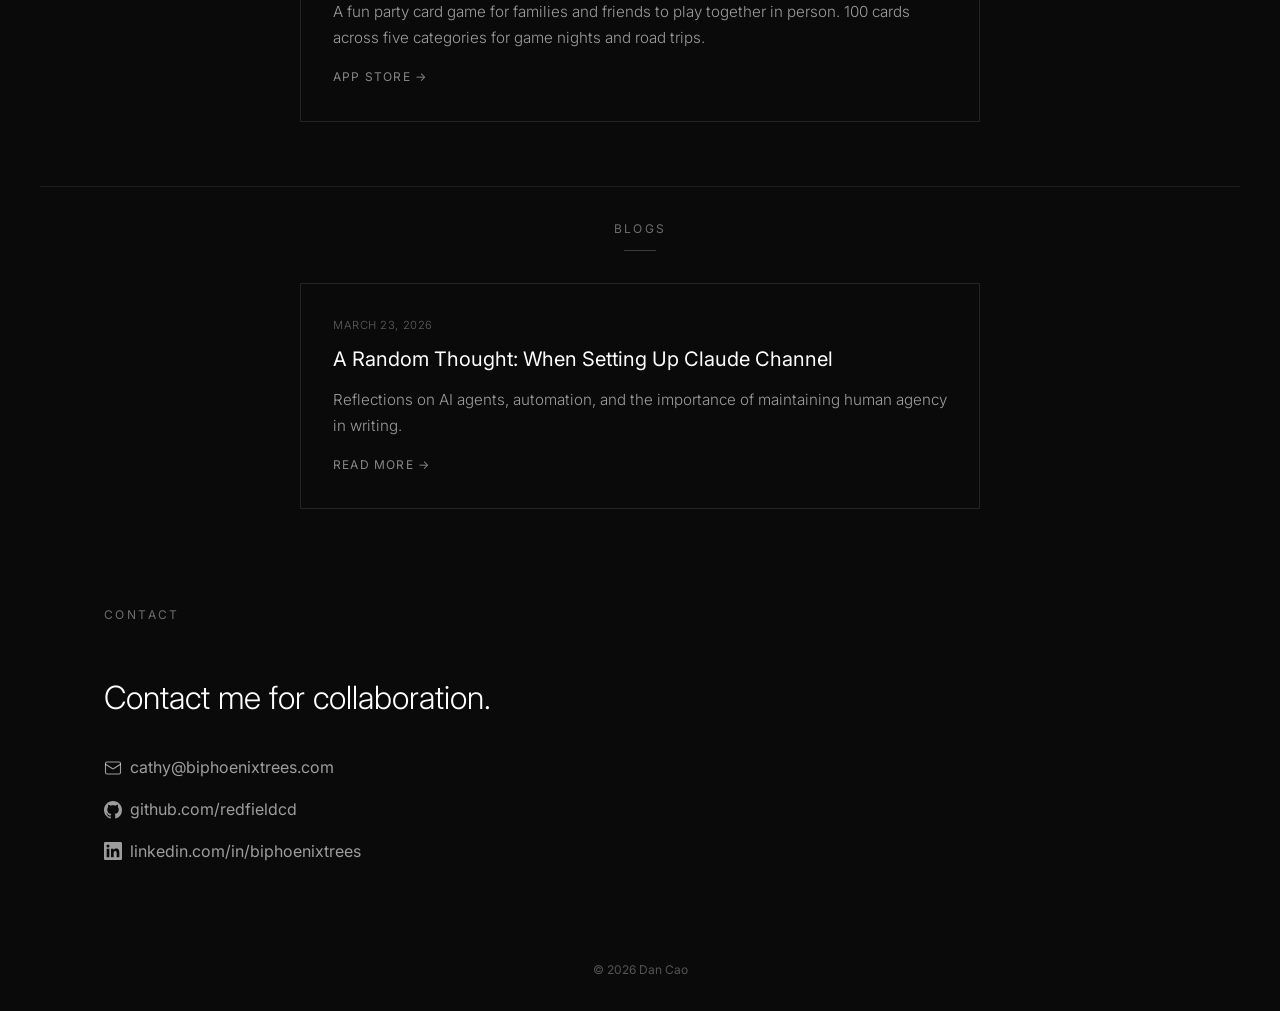
==== commit c9d57688: "Remove duplicate About Me blog entry Co-Authored-By: Claude (claude-opus-4-6) <noreply@anthropic.com" ====
--- a/about.html
+++ b/about.html
@@ -563,15 +563,9 @@
         <div class="blogs-grid">
             <div class="blog-card">
                 <p class="blog-date">March 23, 2026</p>
-                <h3><a href="https://substack.com/@dcao00/note/p-191896287" target="_blank">A Random Thought: When Setting Up Claude Channel</a></h3>
+                <h3><a href="https://open.substack.com/pub/dcao00/p/a-random-thought-when-setting-up?r=24ixc&utm_campaign=post&utm_medium=web" target="_blank">A Random Thought: When Setting Up Claude Channel</a></h3>
                 <p>Reflections on AI agents, automation, and the importance of maintaining human agency in writing.</p>
-                <a href="https://substack.com/@dcao00/note/p-191896287" target="_blank" class="blog-link">Read more &rarr;</a>
-            </div>
-            <div class="blog-card">
-                <p class="blog-date">March 2026</p>
-                <h3><a href="blog/about-me.html">About Me</a></h3>
-                <p>A deeper look into who I am, where I come from, and what drives me.</p>
-                <a href="blog/about-me.html" class="blog-link">Read more &rarr;</a>
+                <a href="https://open.substack.com/pub/dcao00/p/a-random-thought-when-setting-up?r=24ixc&utm_campaign=post&utm_medium=web" target="_blank" class="blog-link">Read more &rarr;</a>
             </div>
         </div>
     </section>
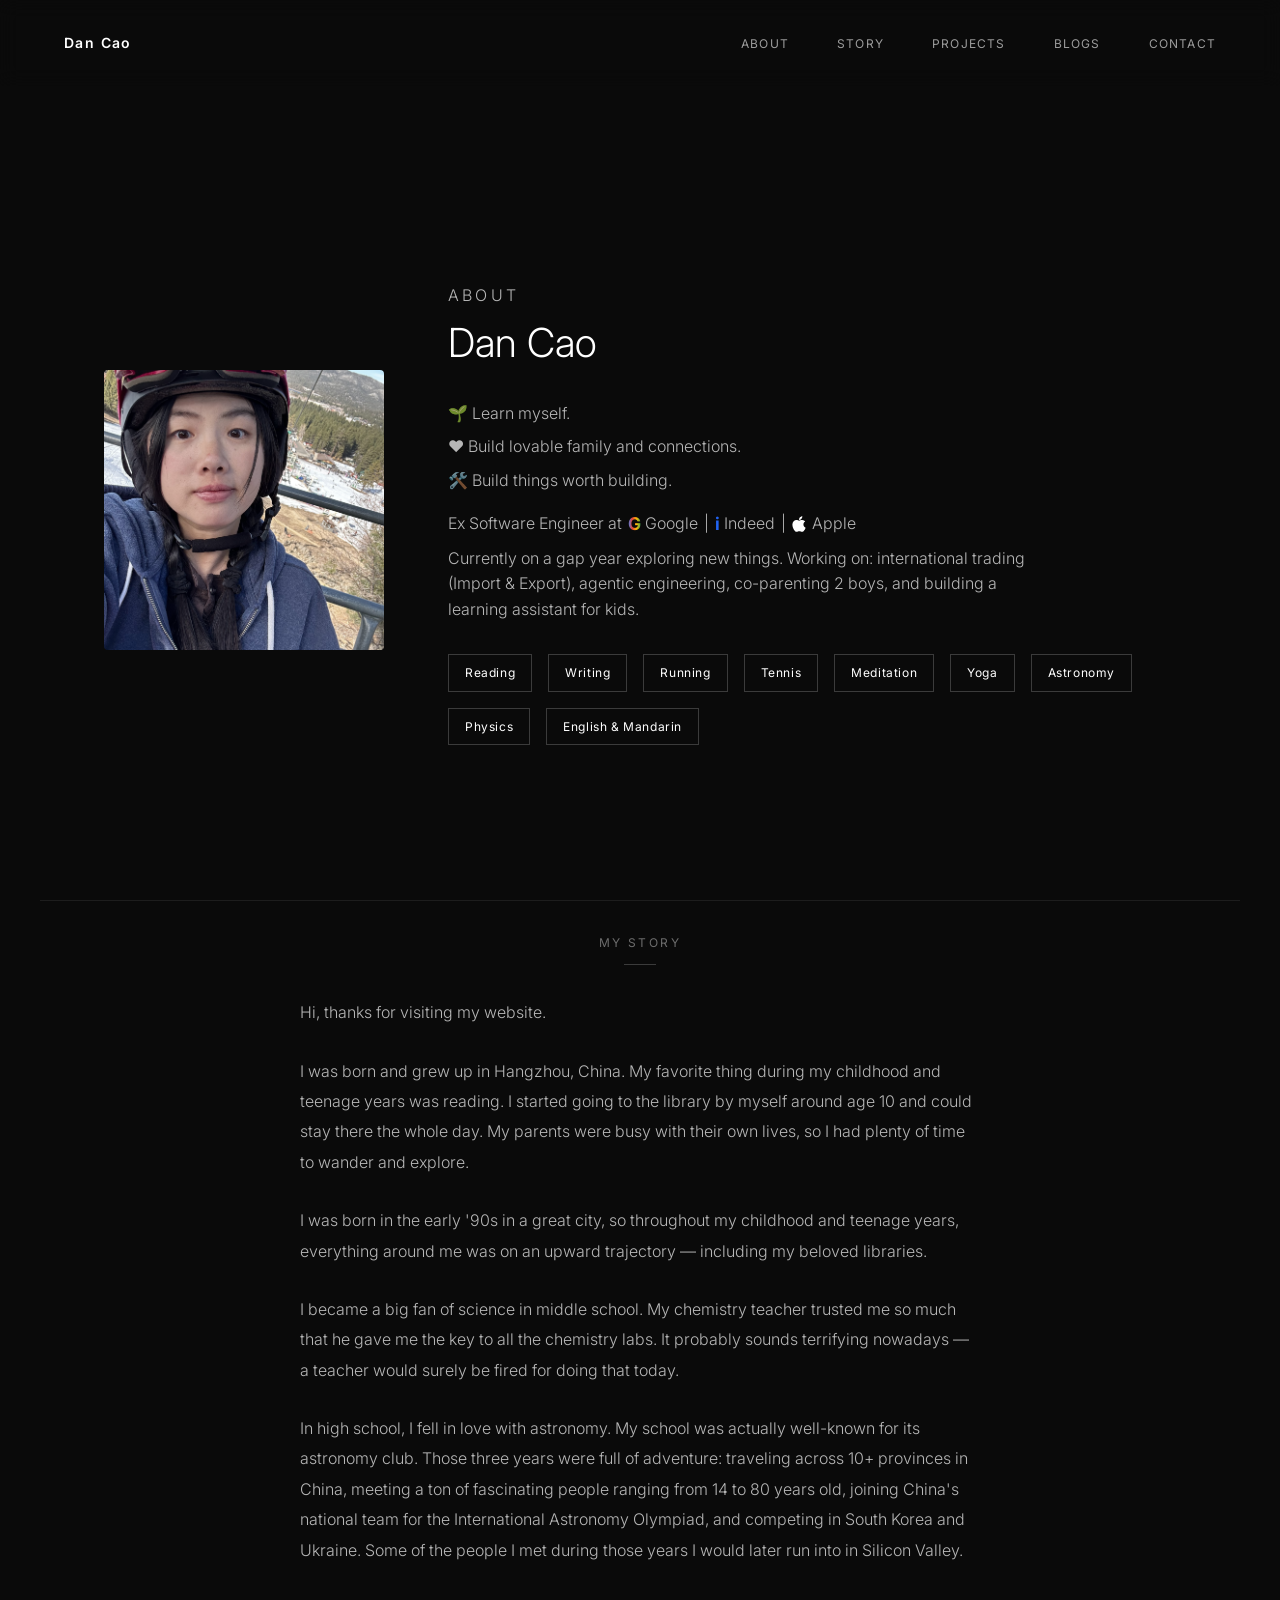
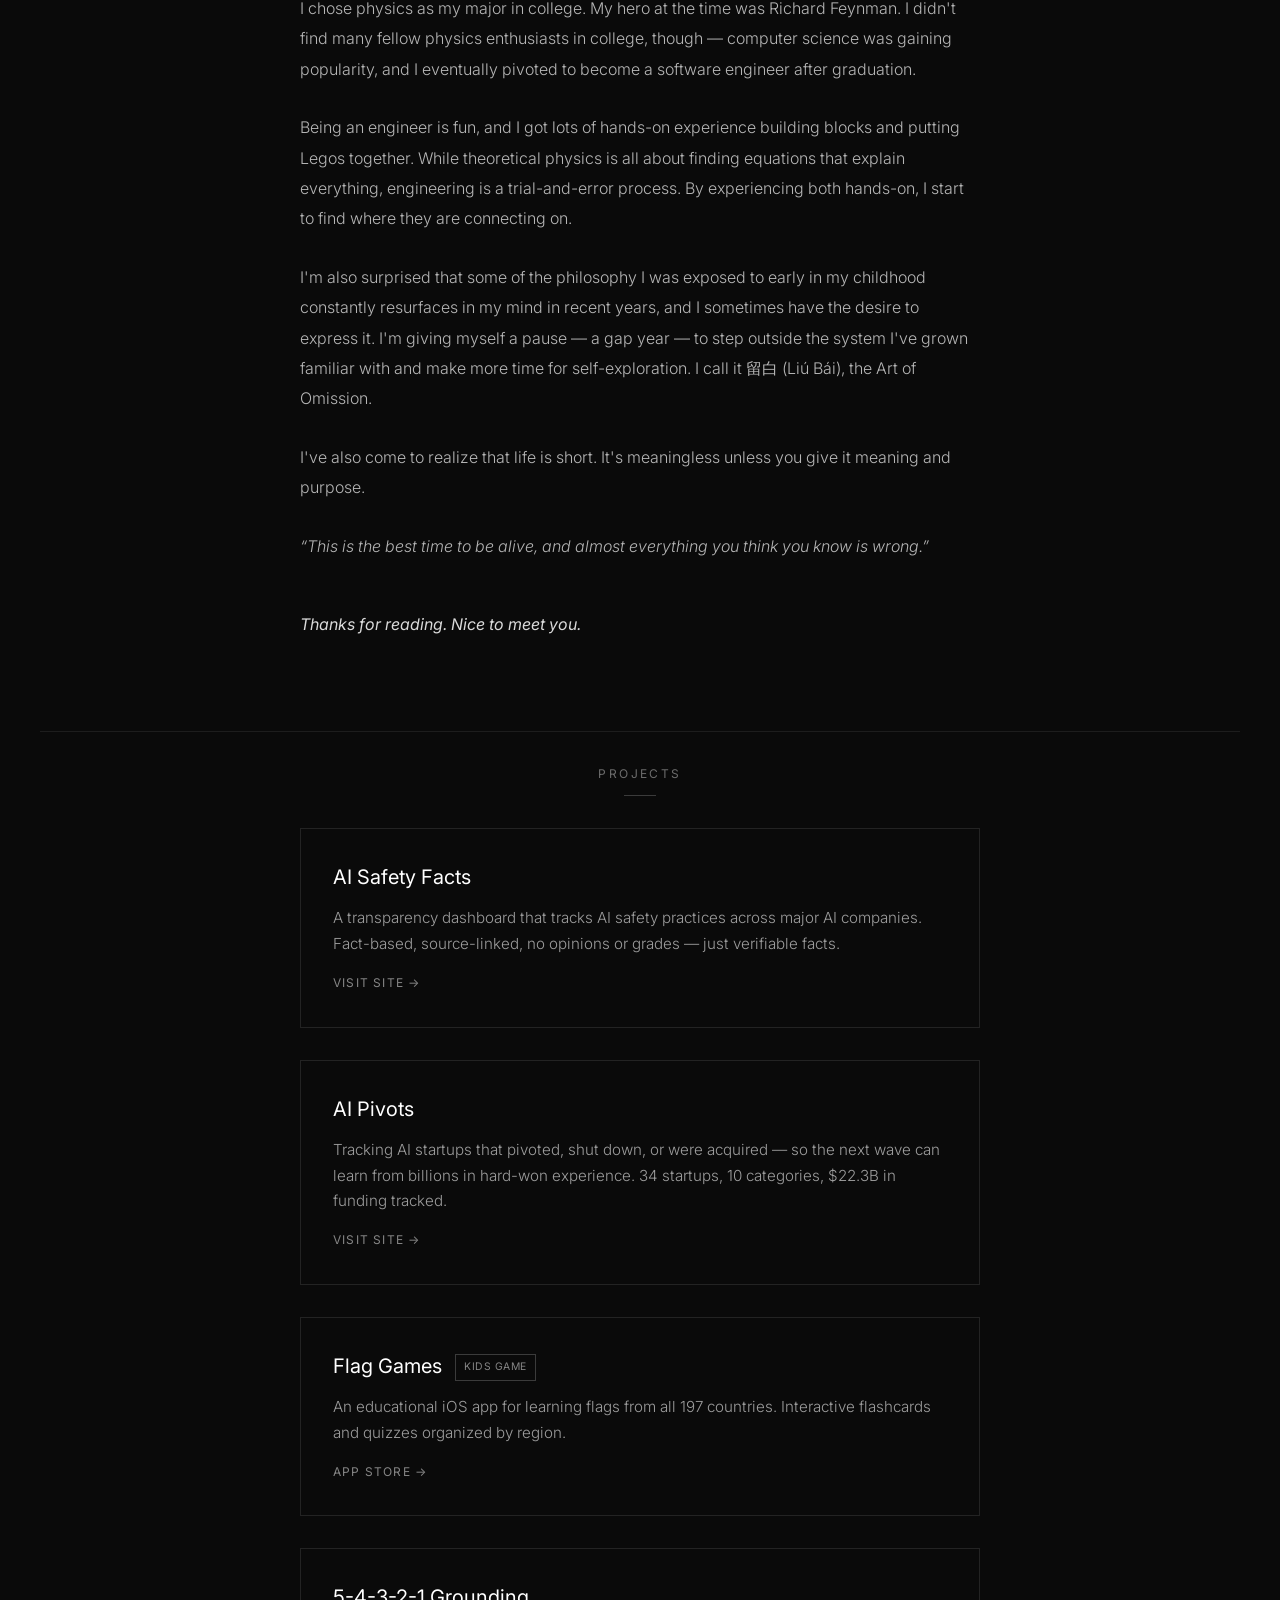
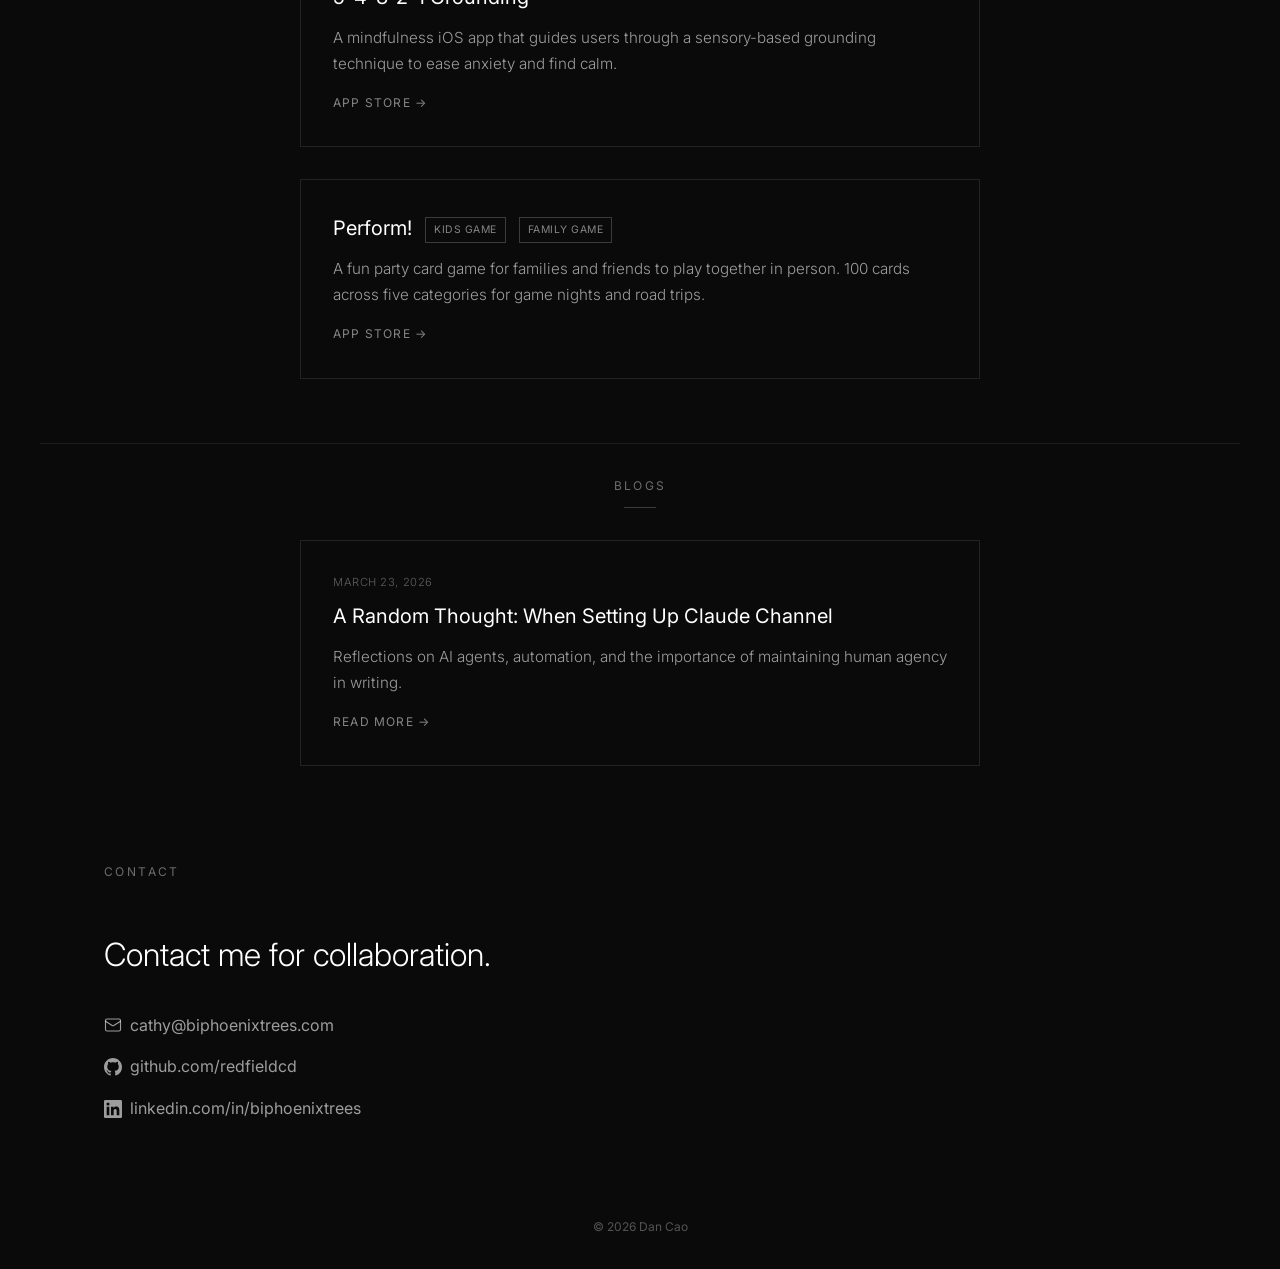
==== commit 1412b7d9: "Add AI Pivots project and Blogs section with Substack article Co-Authored-By: Claude (claude-opus-4-" ====
--- a/about.html
+++ b/about.html
@@ -541,6 +541,11 @@
                 <a href="https://www.aisafetyfacts.org/" target="_blank" class="project-link">Visit site &rarr;</a>
             </div>
             <div class="project-card">
+                <h3><a href="https://aipivots.vercel.app/" target="_blank">AI Pivots</a></h3>
+                <p>Tracking AI startups that pivoted, shut down, or were acquired &mdash; so the next wave can learn from billions in hard-won experience. 34 startups, 10 categories, $22.3B in funding tracked.</p>
+                <a href="https://aipivots.vercel.app/" target="_blank" class="project-link">Visit site &rarr;</a>
+            </div>
+            <div class="project-card">
                 <h3><a href="https://apps.apple.com/app/id6760044342" target="_blank">Flag Games</a> <span class="project-tag">Kids Game</span></h3>
                 <p>An educational iOS app for learning flags from all 197 countries. Interactive flashcards and quizzes organized by region.</p>
                 <a href="https://apps.apple.com/app/id6760044342" target="_blank" class="project-link">App Store &rarr;</a>
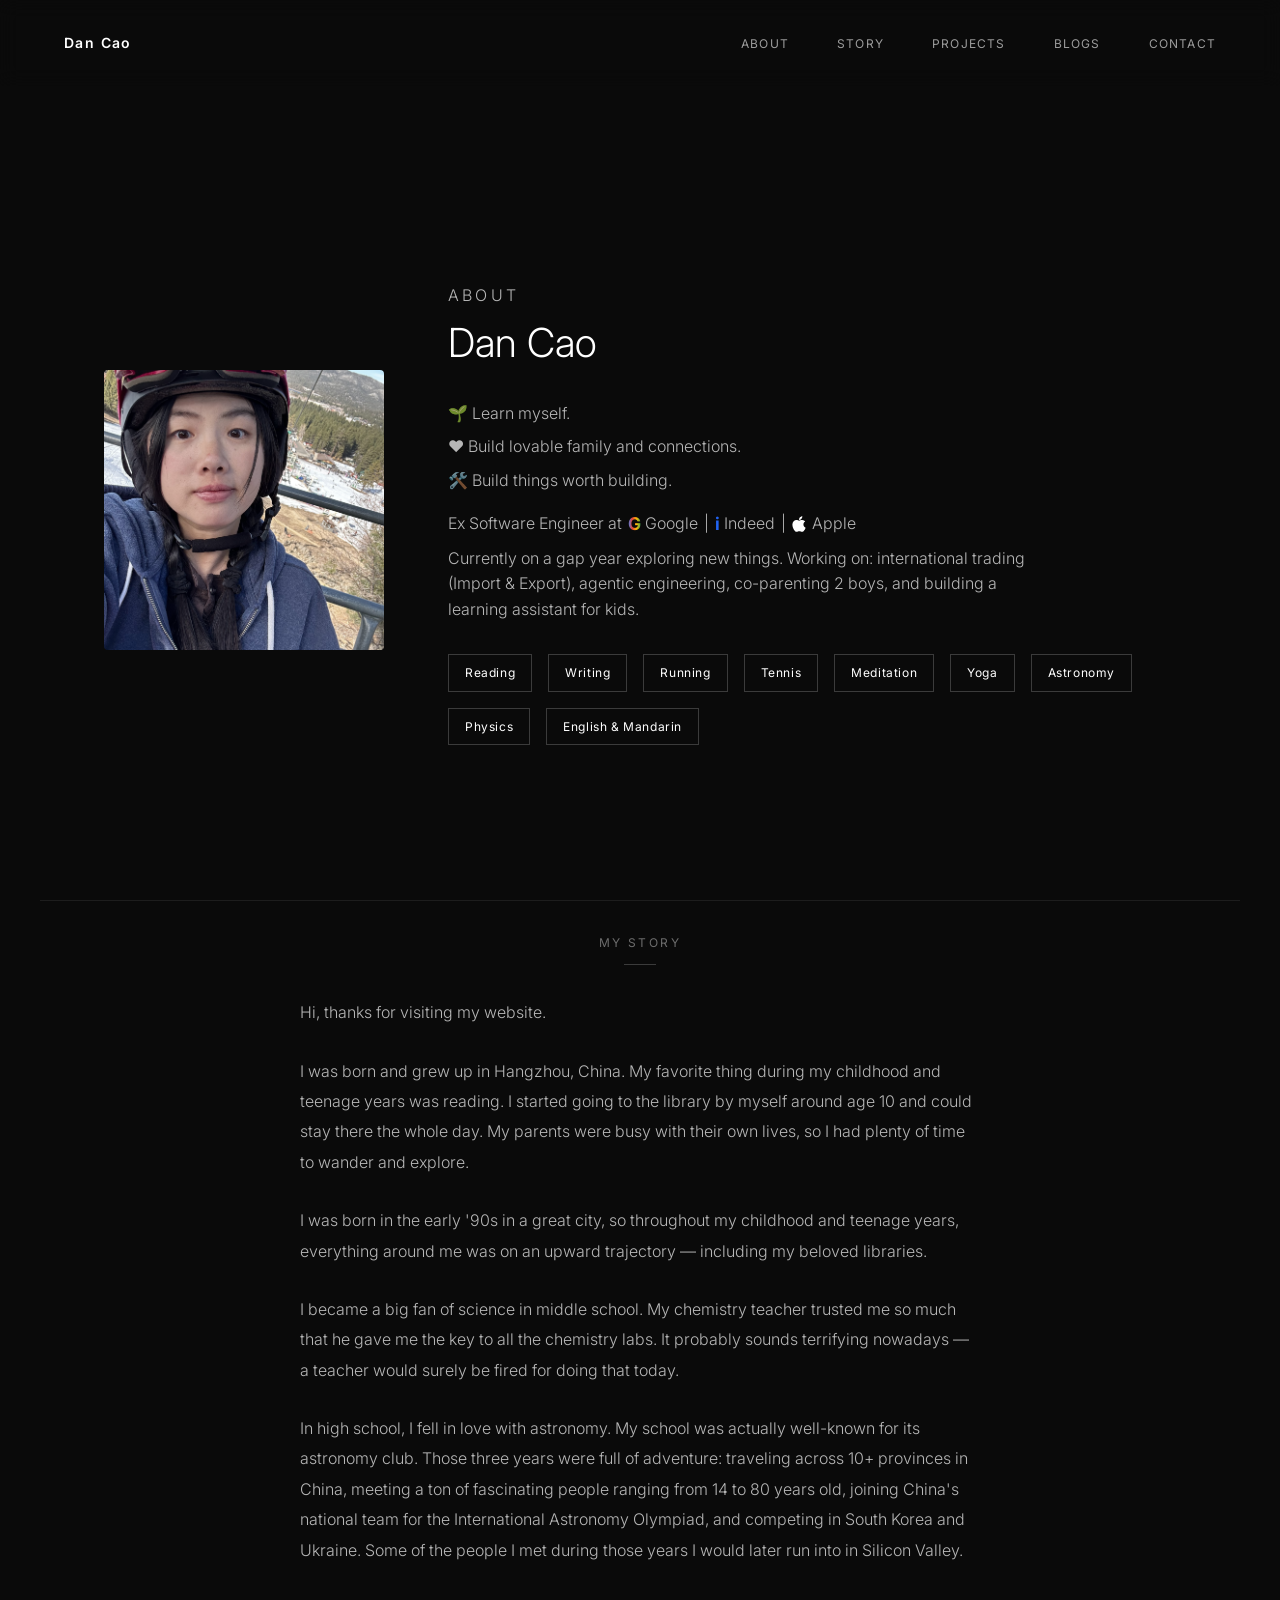
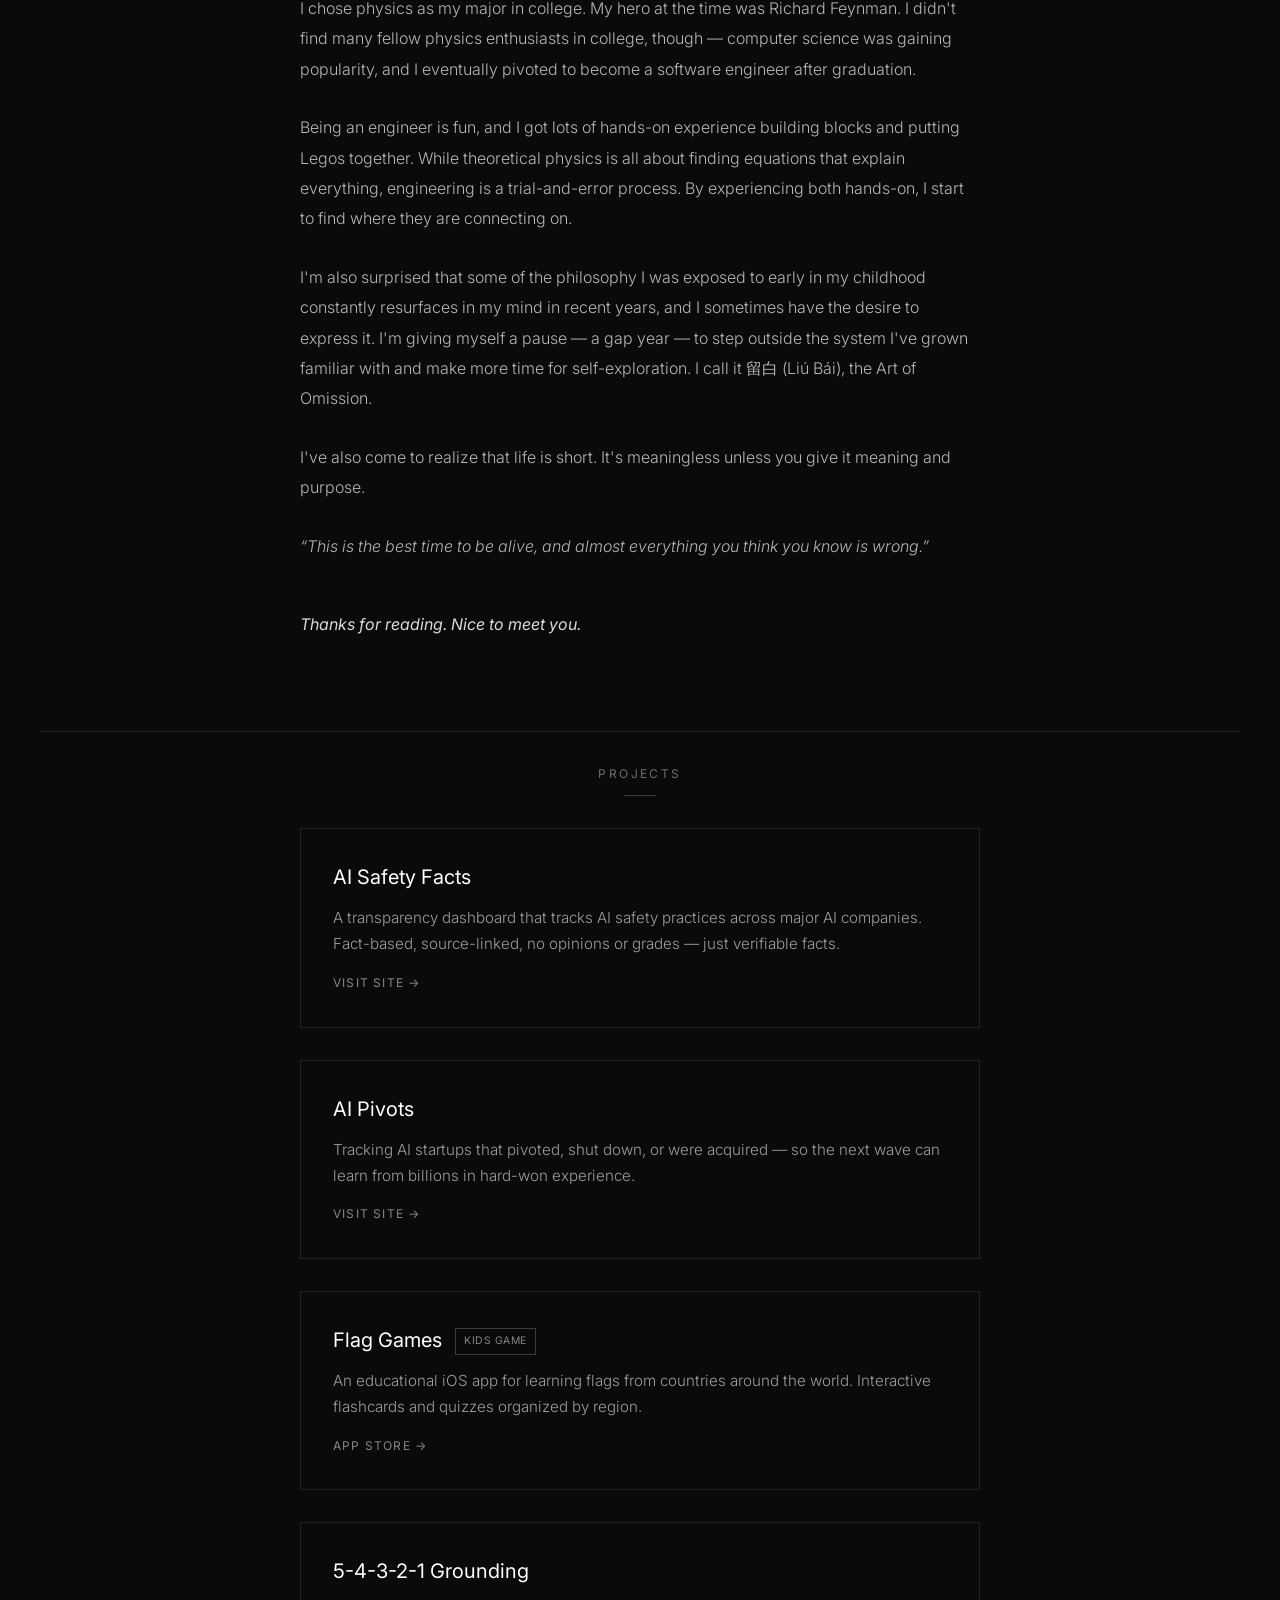
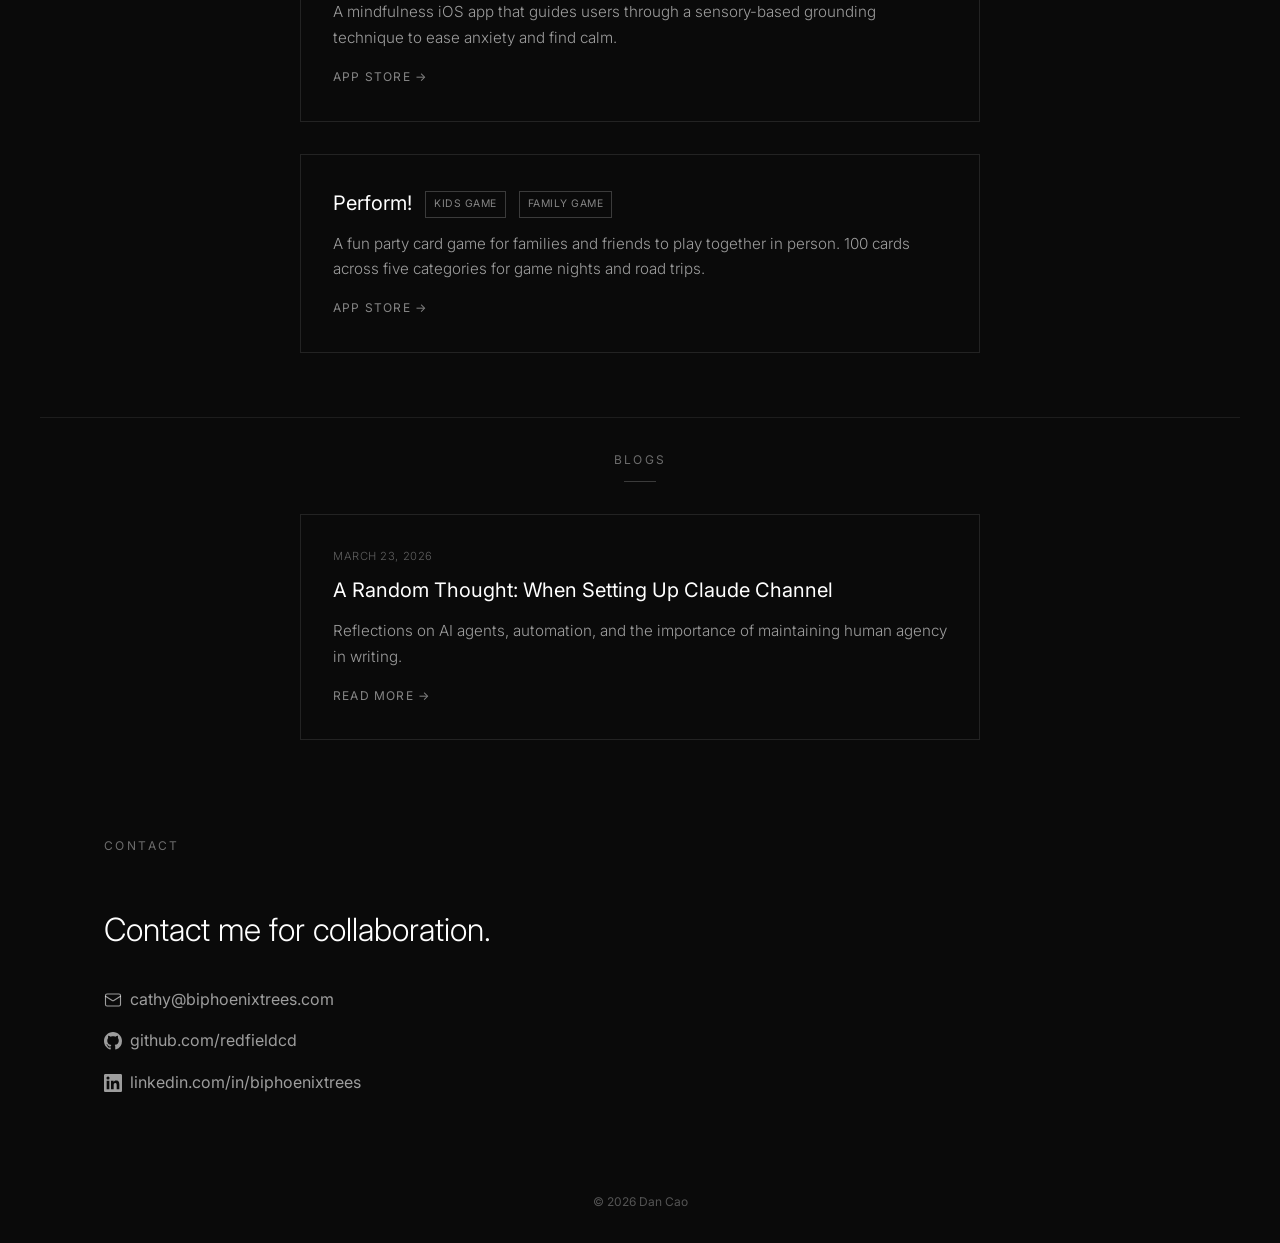
==== commit 87da3e03: "Remove specific numbers from project descriptions Co-Authored-By: Claude (claude-opus-4-6) <noreply@" ====
--- a/about.html
+++ b/about.html
@@ -542,12 +542,12 @@
             </div>
             <div class="project-card">
                 <h3><a href="https://aipivots.vercel.app/" target="_blank">AI Pivots</a></h3>
-                <p>Tracking AI startups that pivoted, shut down, or were acquired &mdash; so the next wave can learn from billions in hard-won experience. 34 startups, 10 categories, $22.3B in funding tracked.</p>
+                <p>Tracking AI startups that pivoted, shut down, or were acquired &mdash; so the next wave can learn from billions in hard-won experience.</p>
                 <a href="https://aipivots.vercel.app/" target="_blank" class="project-link">Visit site &rarr;</a>
             </div>
             <div class="project-card">
                 <h3><a href="https://apps.apple.com/app/id6760044342" target="_blank">Flag Games</a> <span class="project-tag">Kids Game</span></h3>
-                <p>An educational iOS app for learning flags from all 197 countries. Interactive flashcards and quizzes organized by region.</p>
+                <p>An educational iOS app for learning flags from countries around the world. Interactive flashcards and quizzes organized by region.</p>
                 <a href="https://apps.apple.com/app/id6760044342" target="_blank" class="project-link">App Store &rarr;</a>
             </div>
             <div class="project-card">
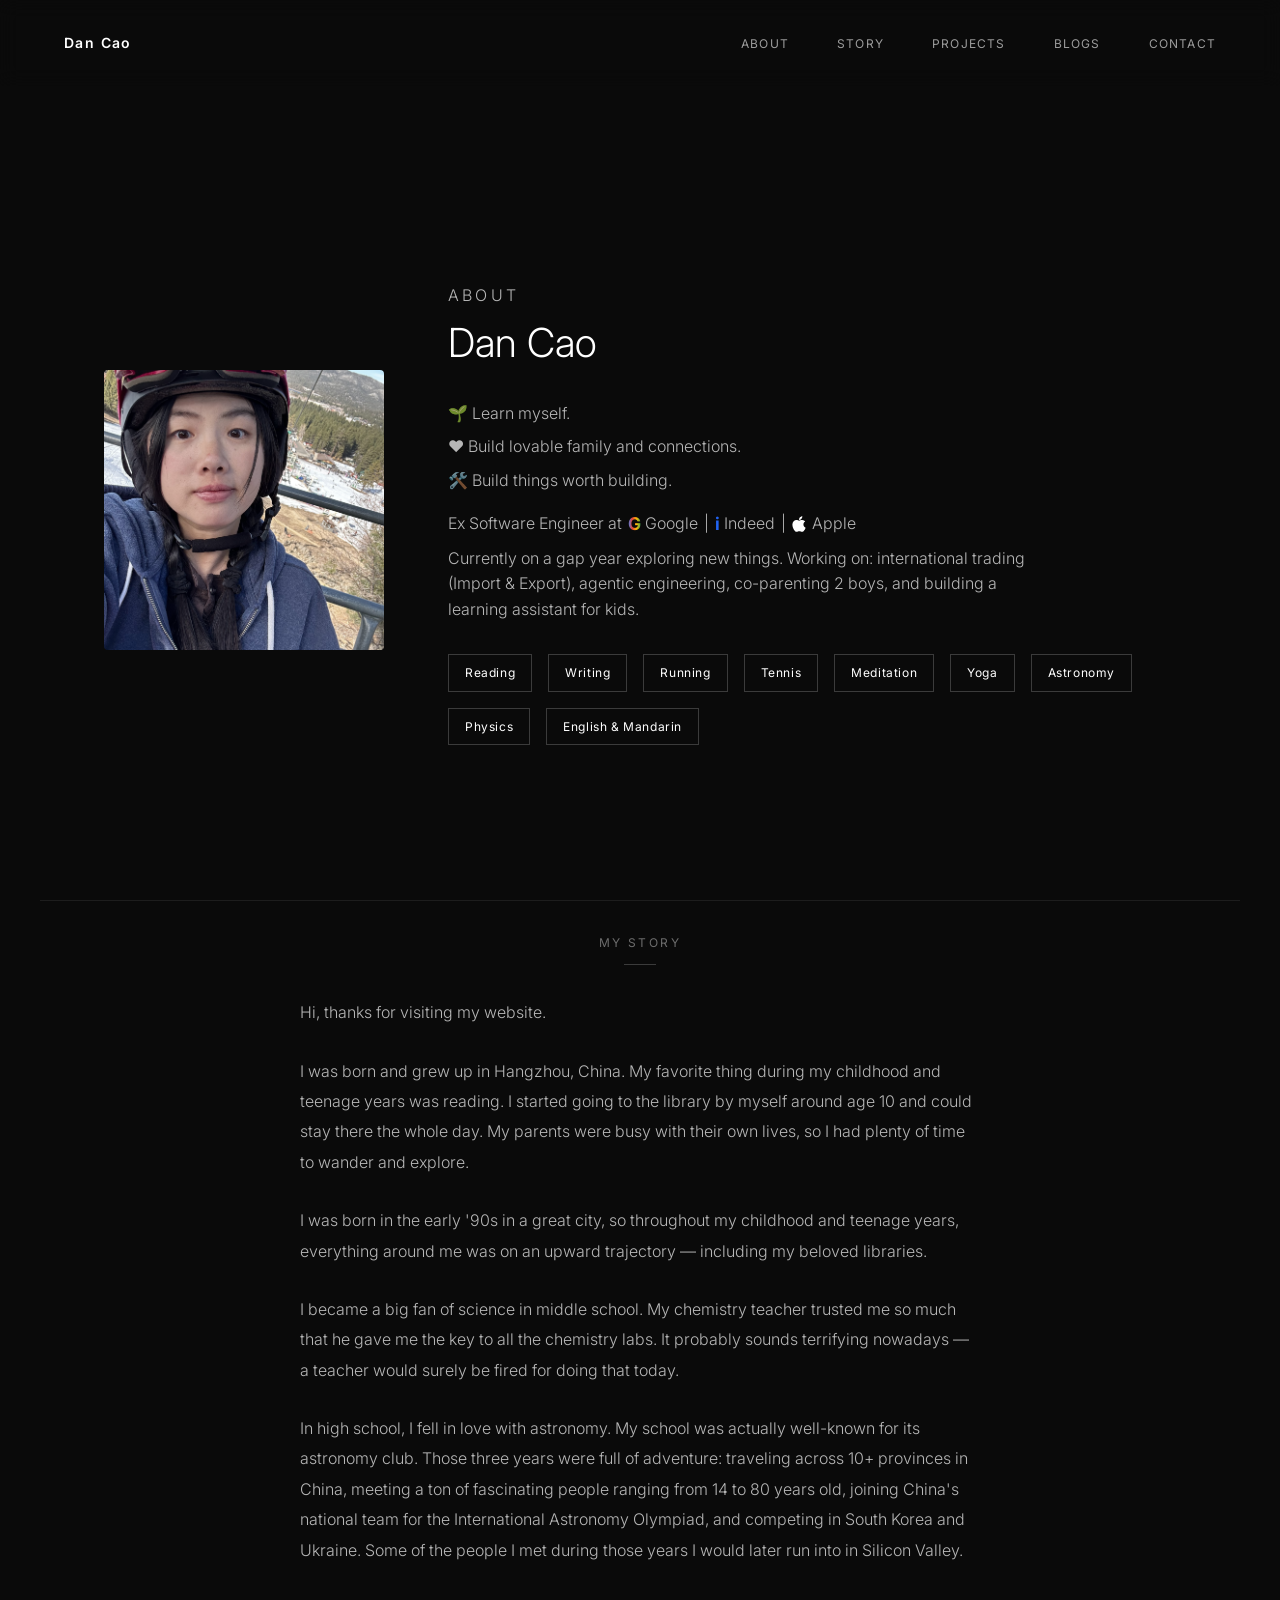
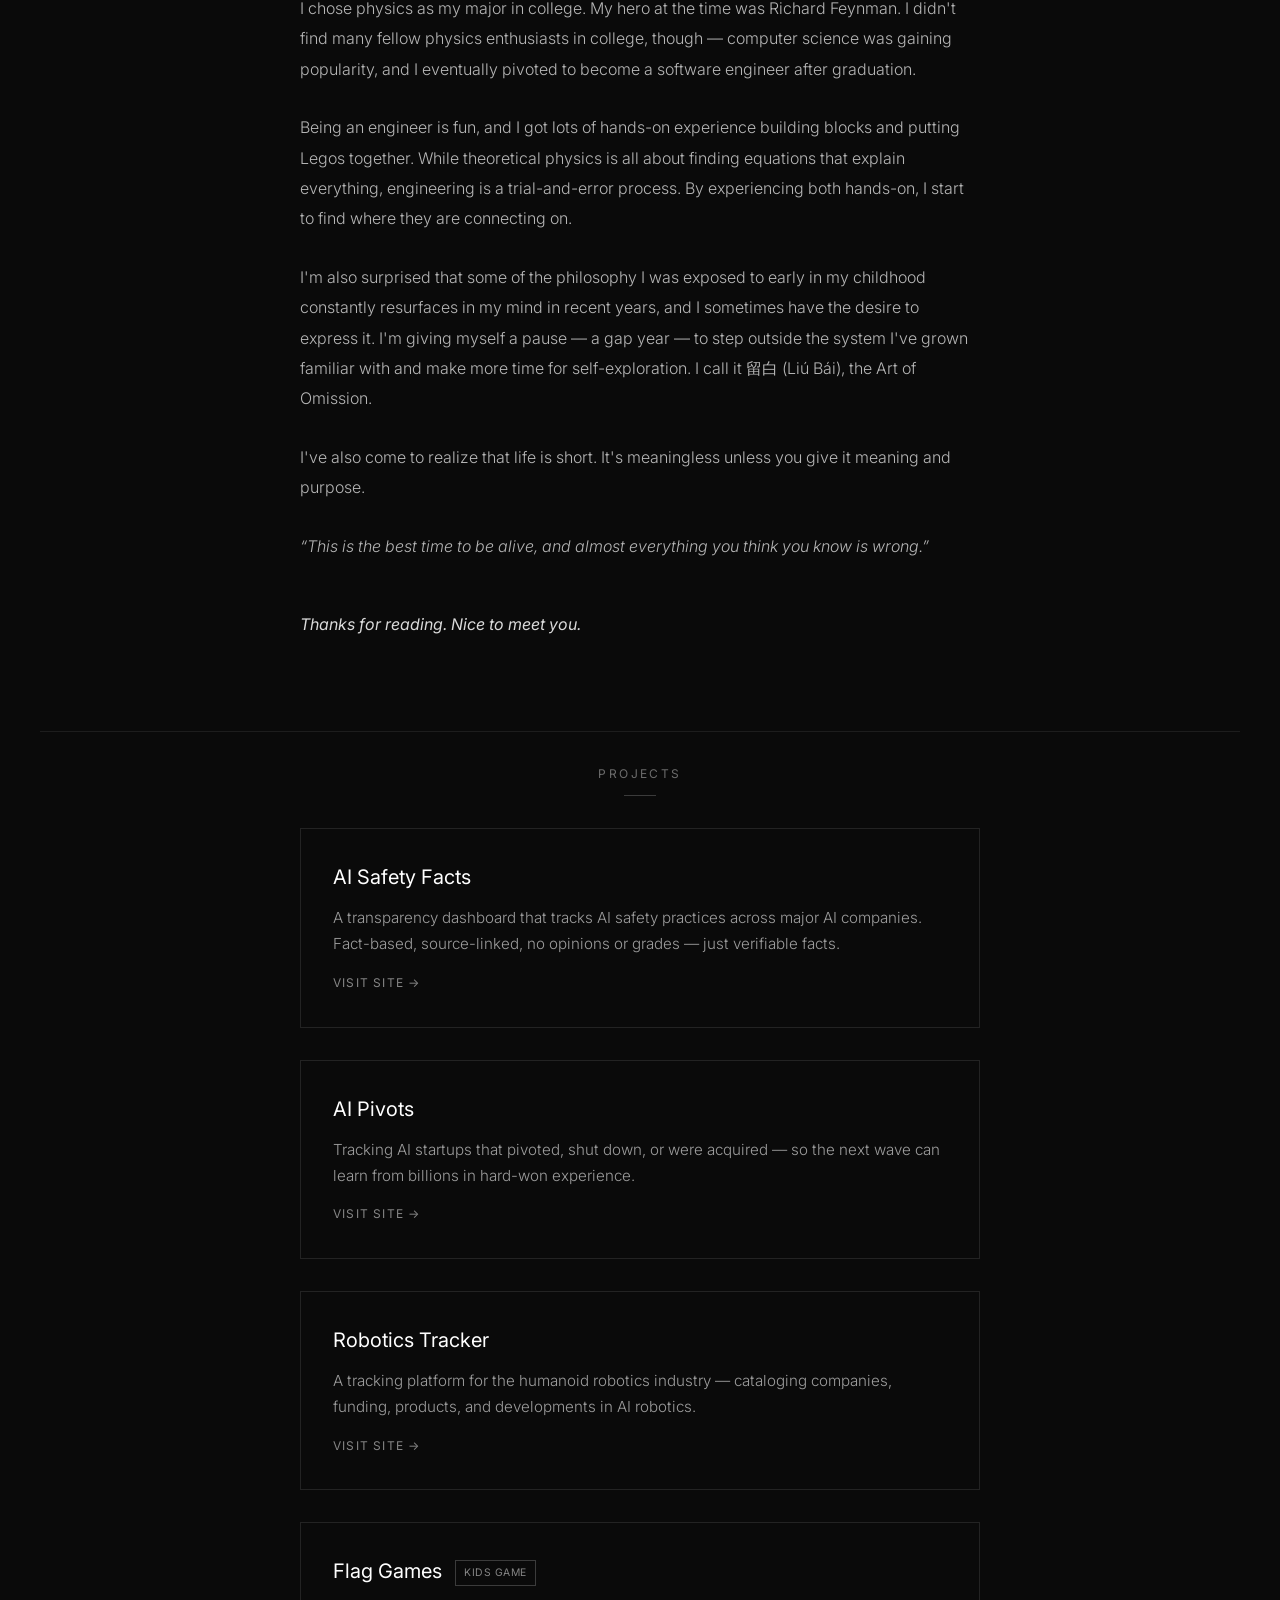
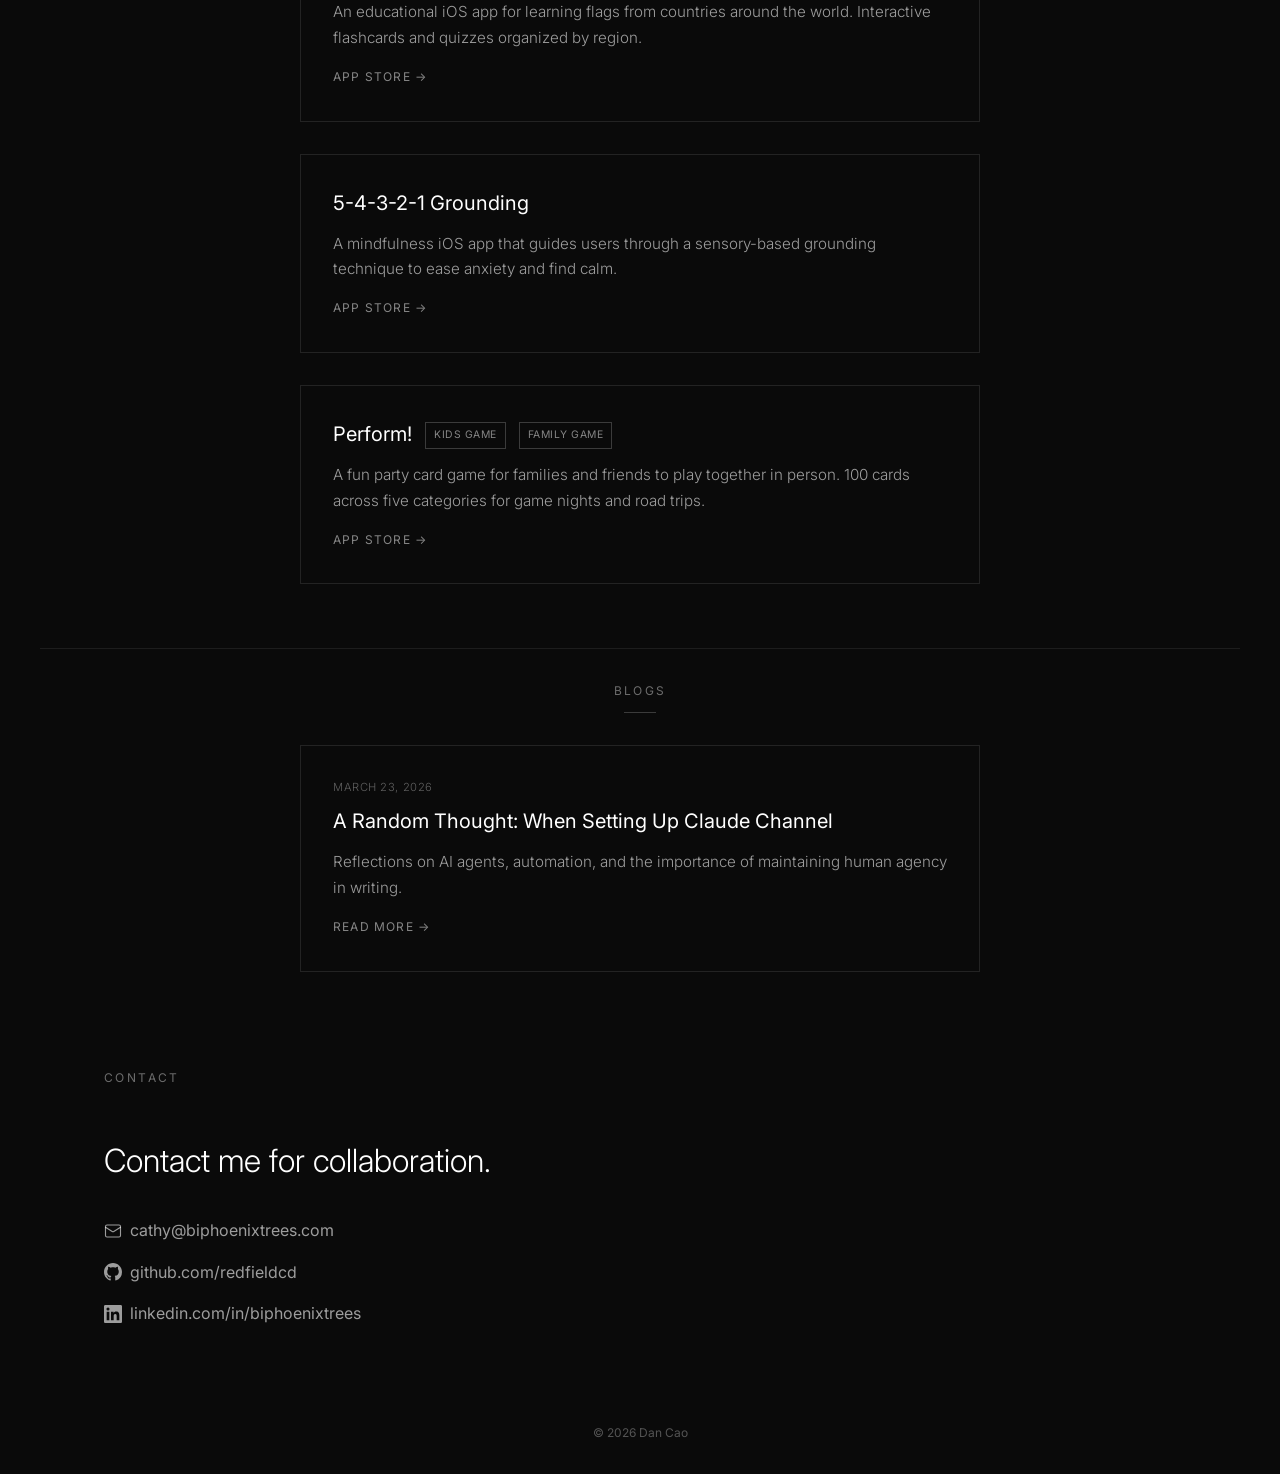
==== commit 2b8ae608: "Add Robotics Tracker project Co-Authored-By: Claude (claude-opus-4-6) <noreply@anthropic.com>" ====
--- a/about.html
+++ b/about.html
@@ -546,6 +546,11 @@
                 <a href="https://aipivots.vercel.app/" target="_blank" class="project-link">Visit site &rarr;</a>
             </div>
             <div class="project-card">
+                <h3><a href="https://robotics-dashboard-mu.vercel.app/" target="_blank">Robotics Tracker</a></h3>
+                <p>A tracking platform for the humanoid robotics industry &mdash; cataloging companies, funding, products, and developments in AI robotics.</p>
+                <a href="https://robotics-dashboard-mu.vercel.app/" target="_blank" class="project-link">Visit site &rarr;</a>
+            </div>
+            <div class="project-card">
                 <h3><a href="https://apps.apple.com/app/id6760044342" target="_blank">Flag Games</a> <span class="project-tag">Kids Game</span></h3>
                 <p>An educational iOS app for learning flags from countries around the world. Interactive flashcards and quizzes organized by region.</p>
                 <a href="https://apps.apple.com/app/id6760044342" target="_blank" class="project-link">App Store &rarr;</a>
